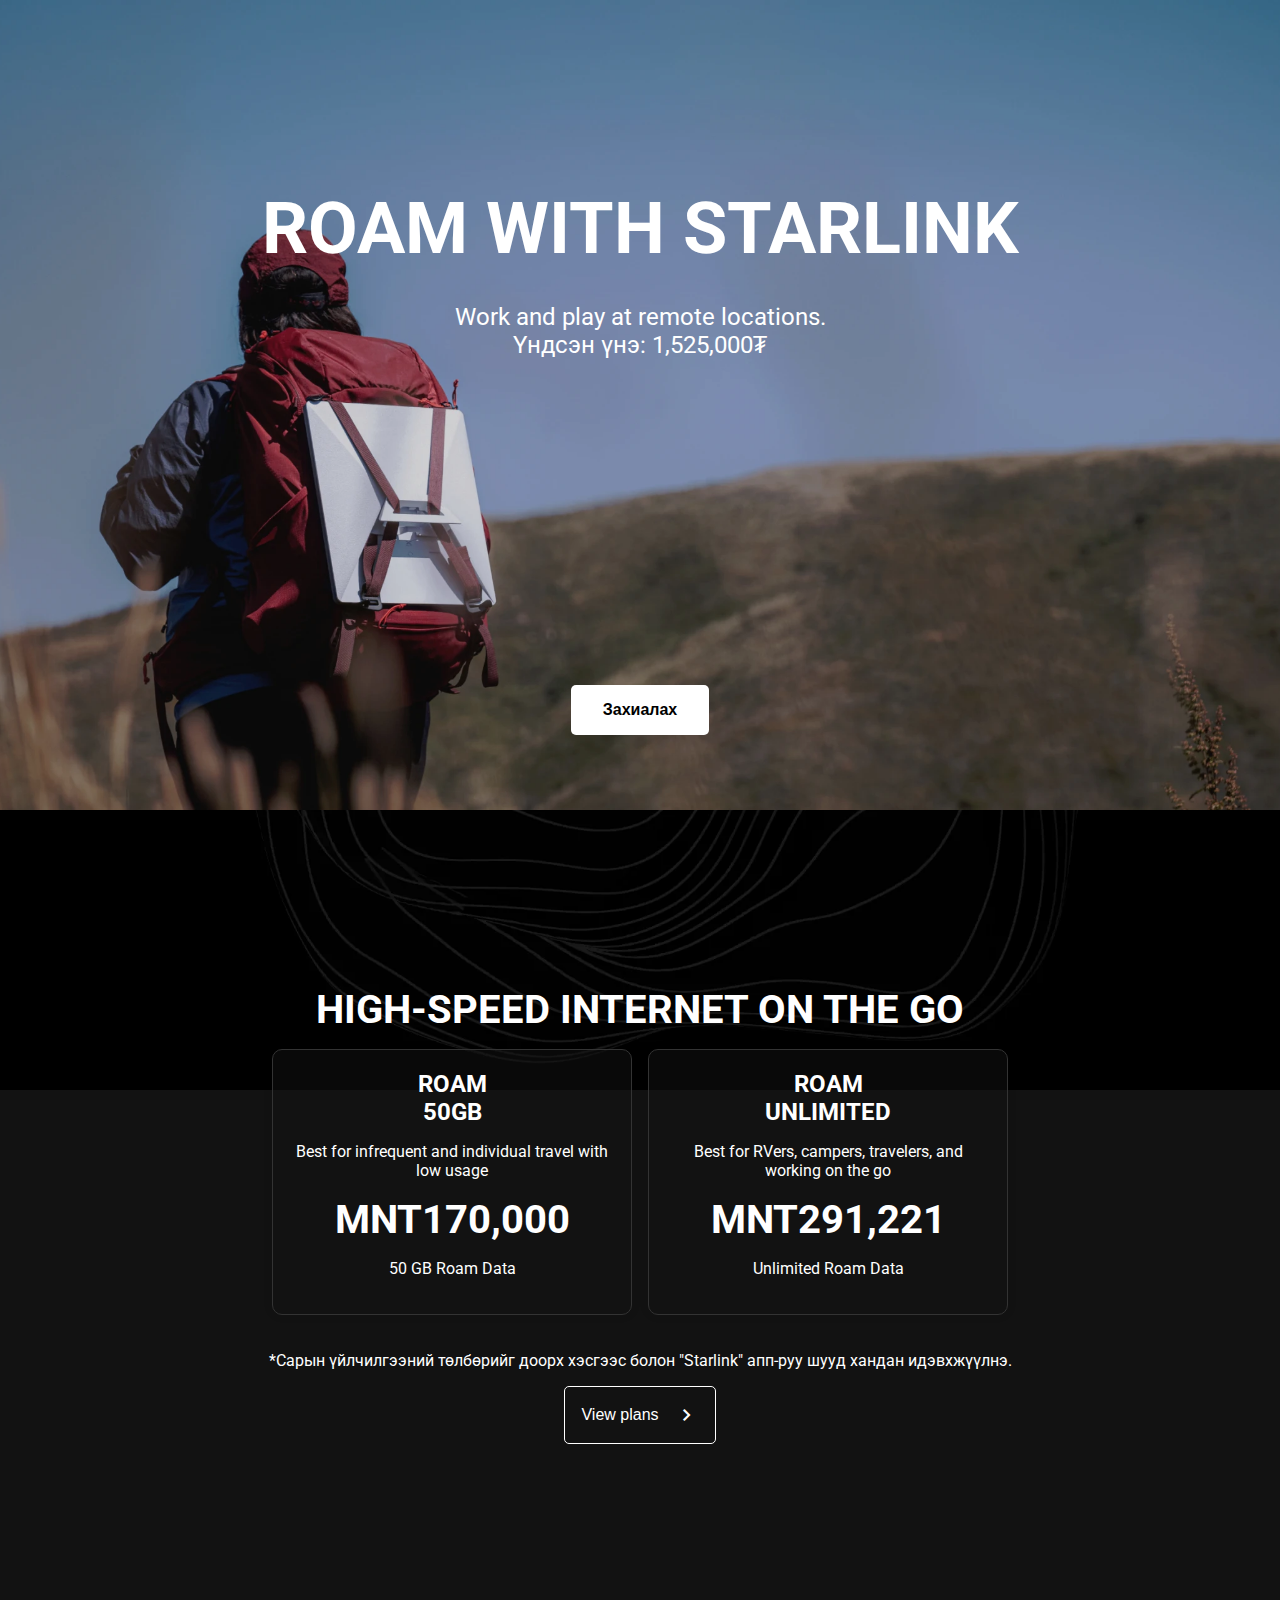
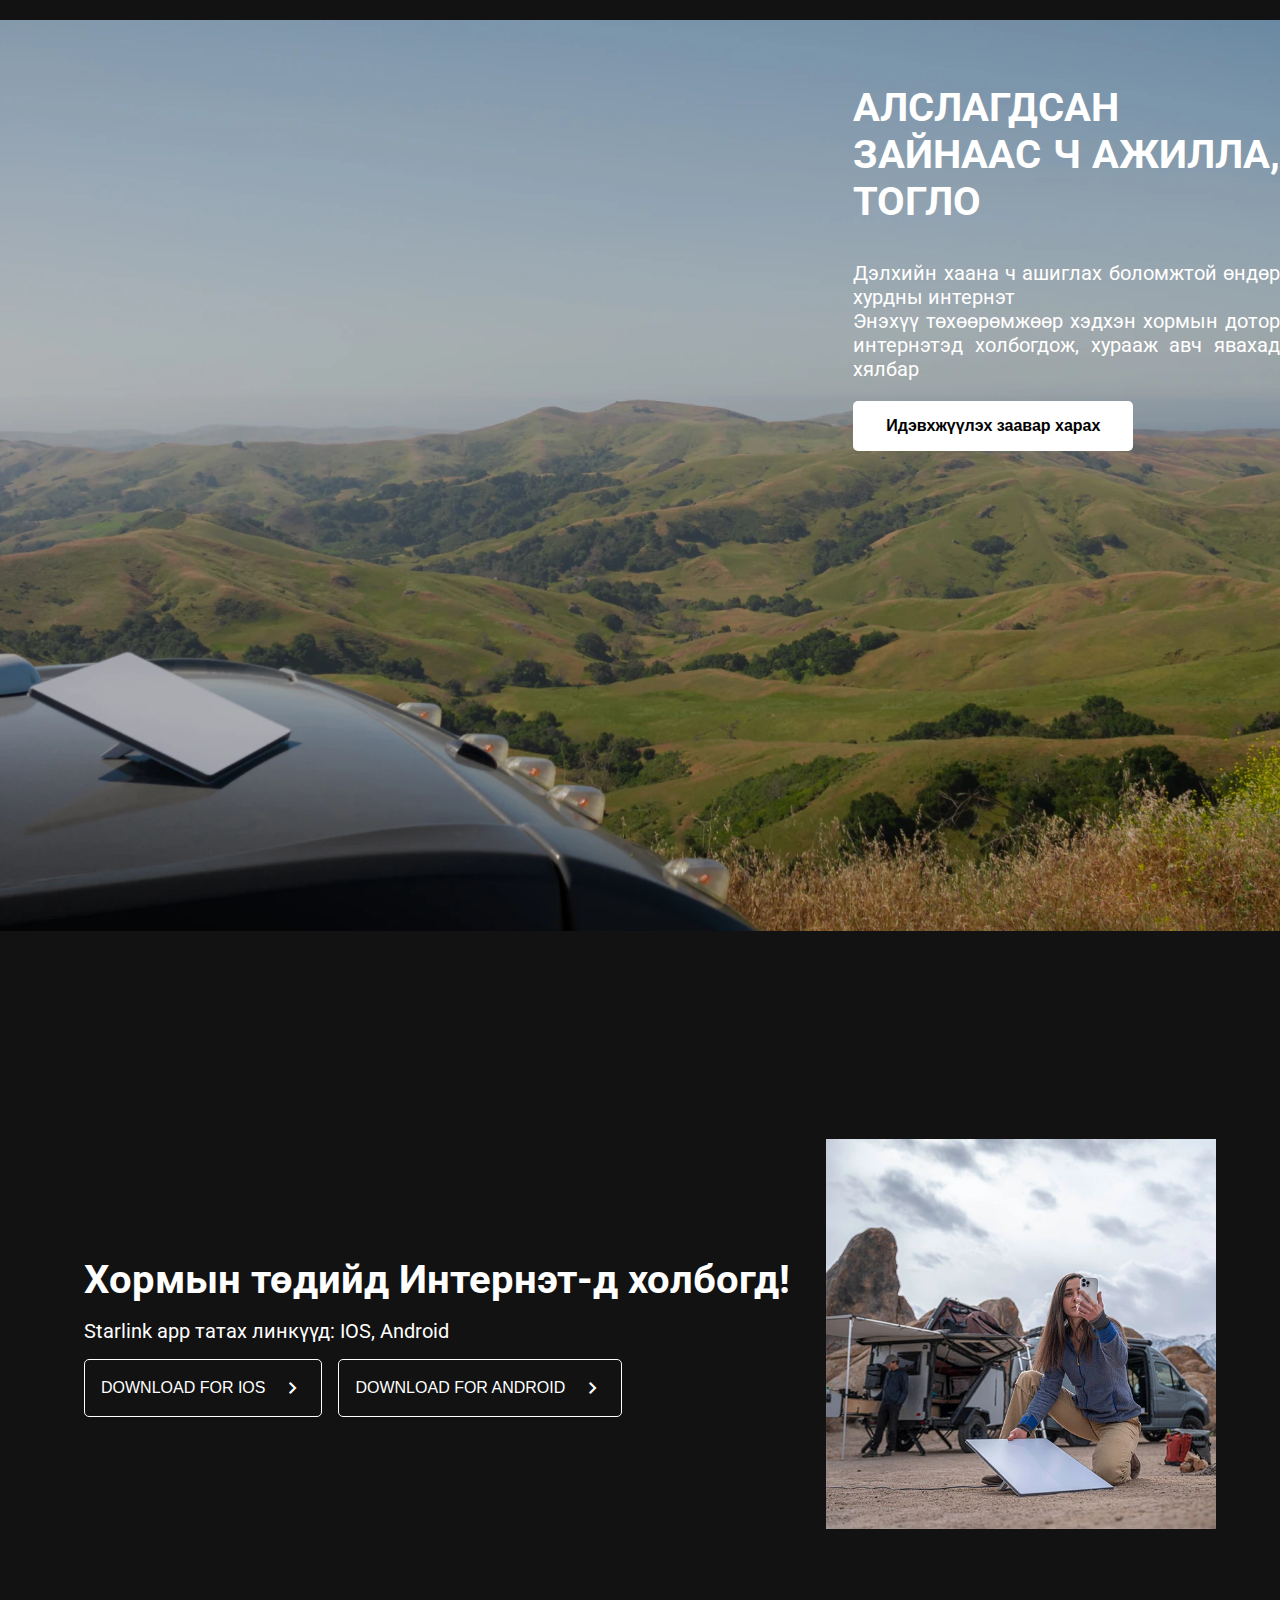
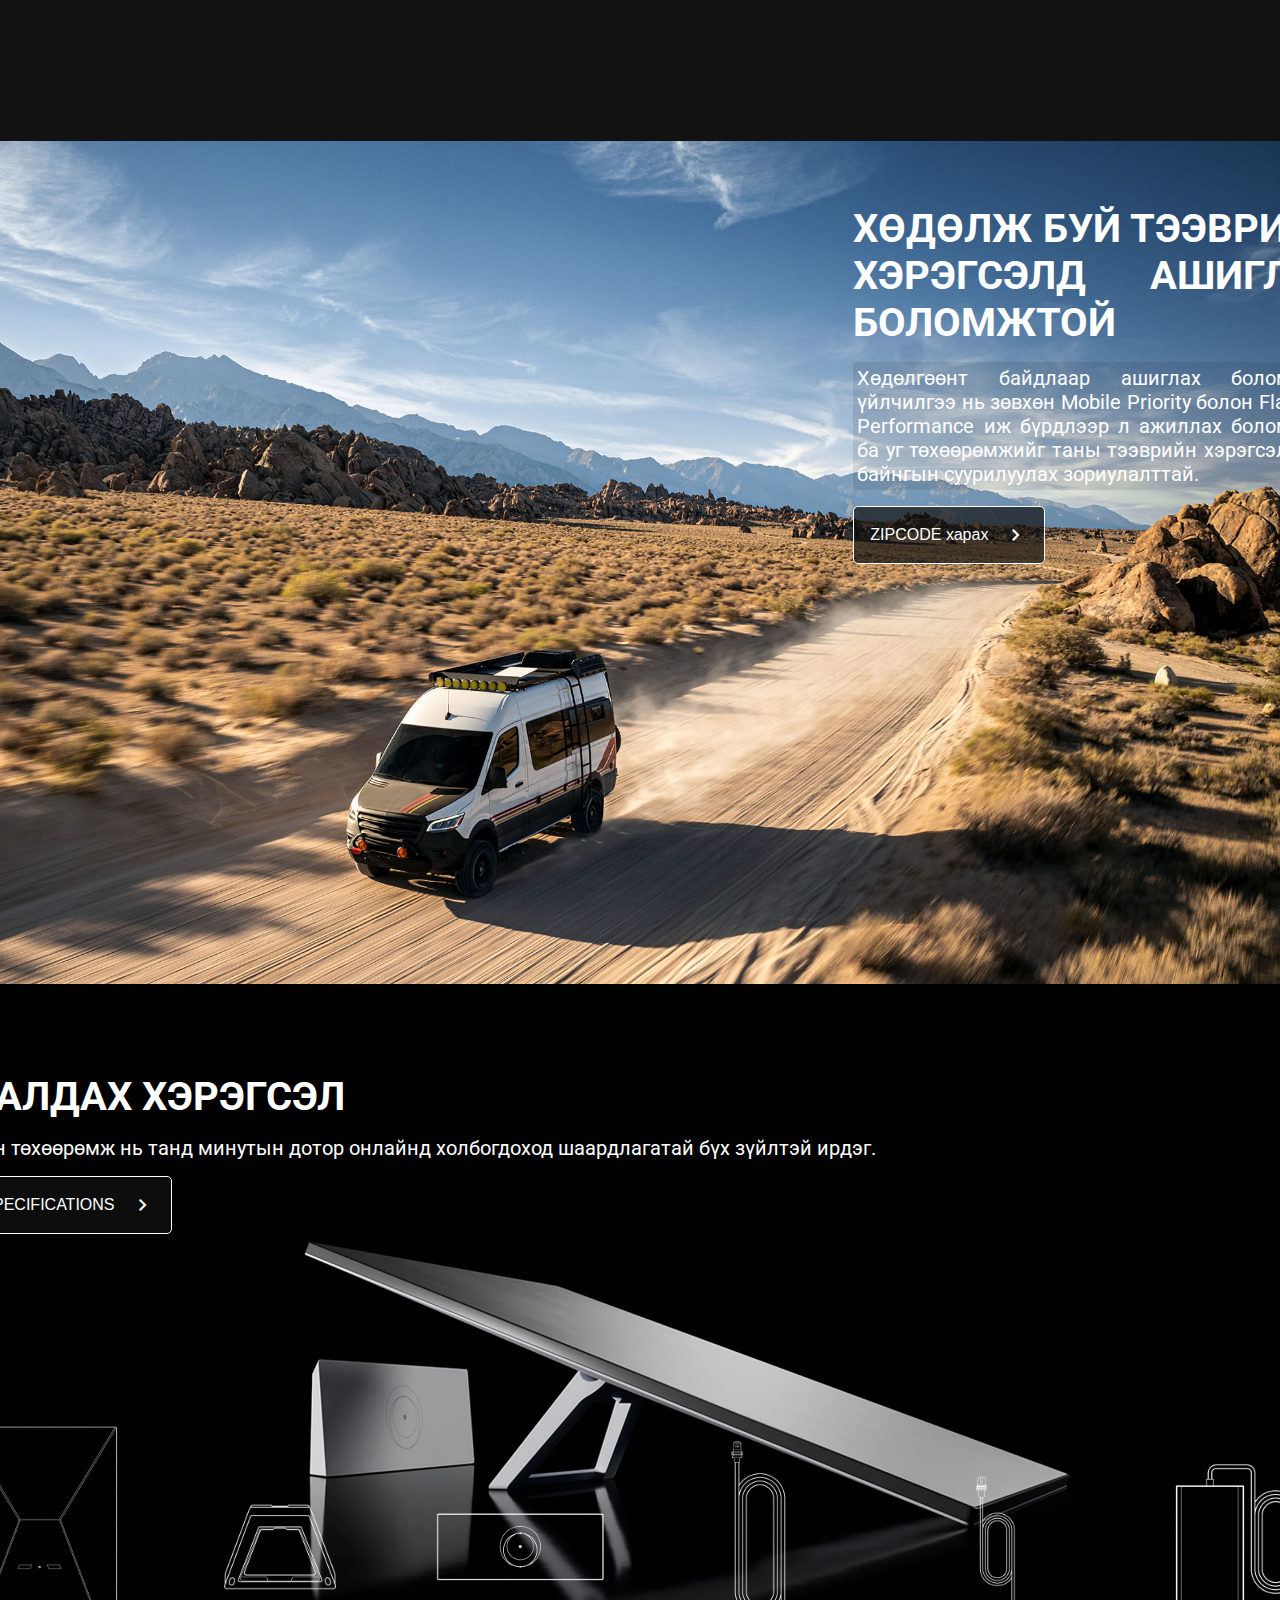
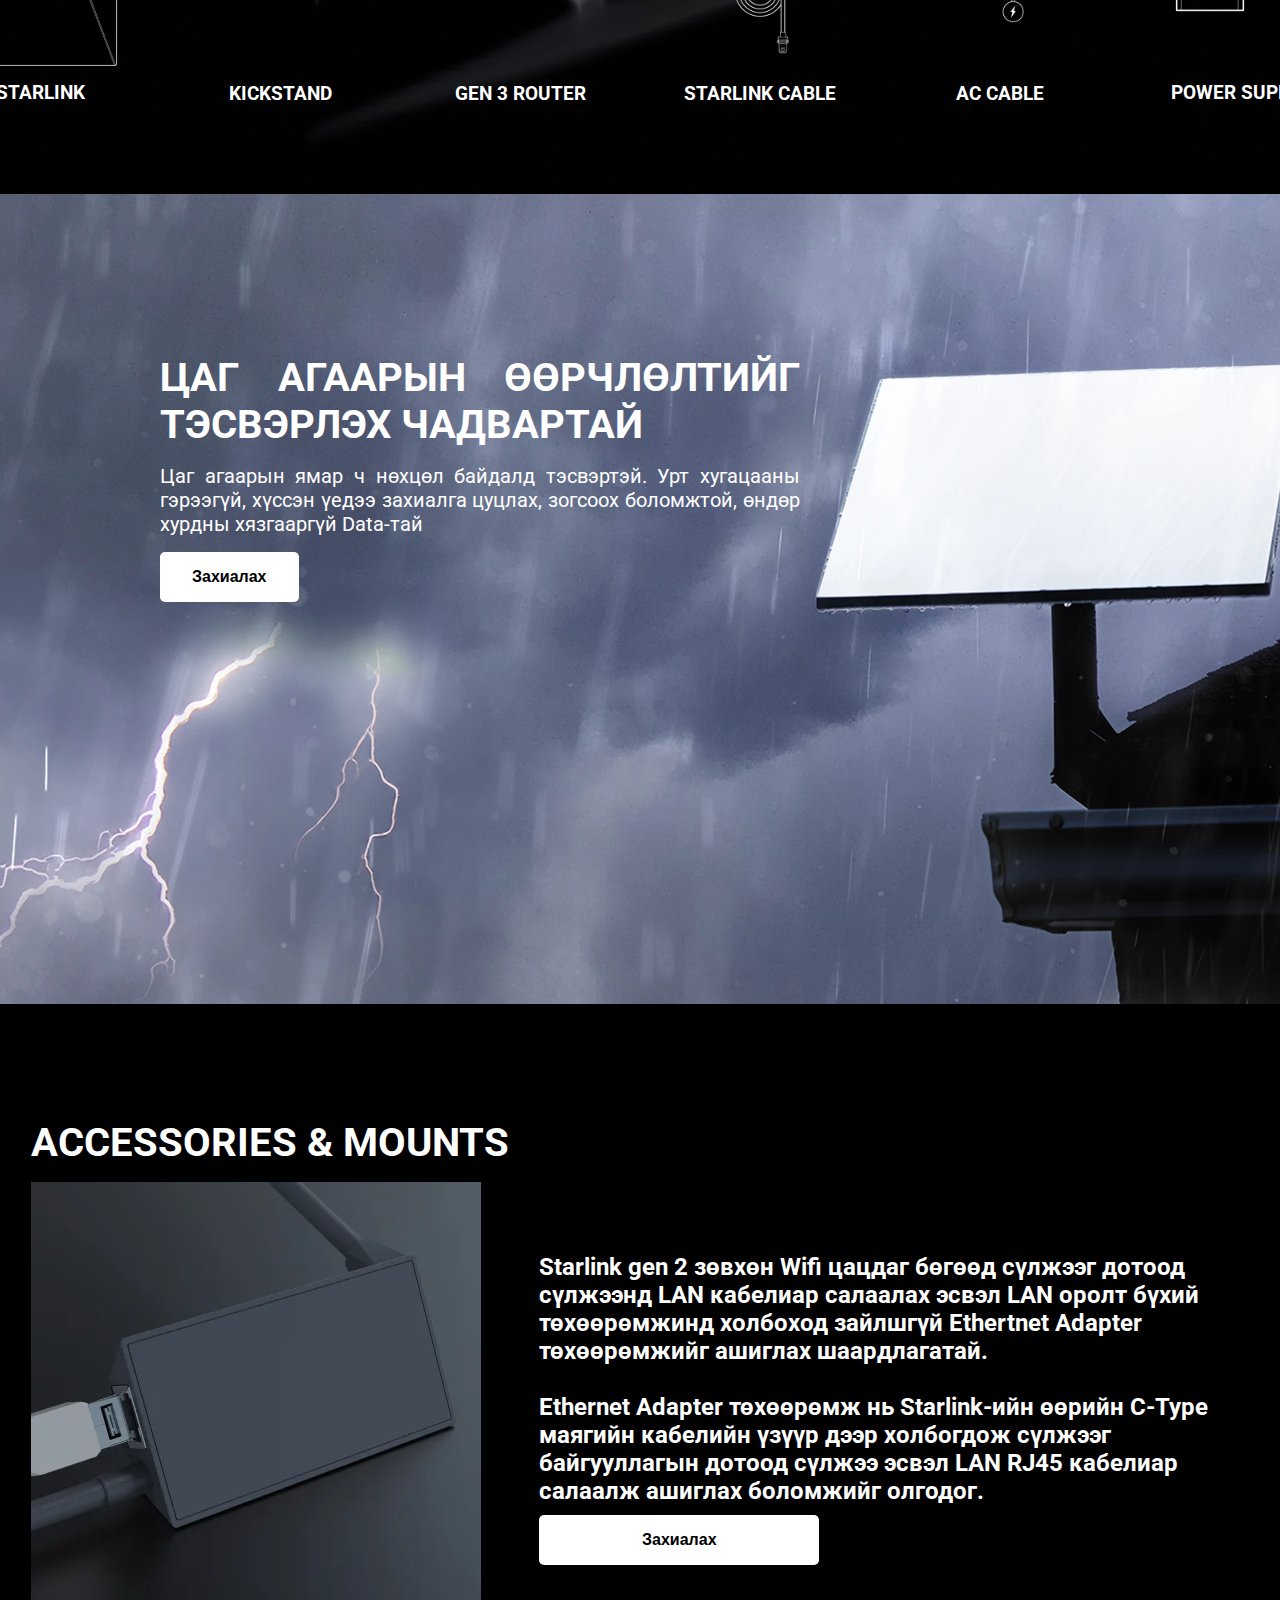
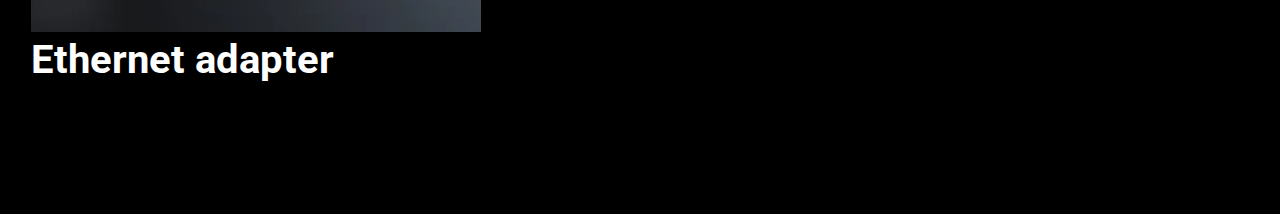
==== index.html @ fb1e67fa "added main path" ====
<!DOCTYPE html>
<html lang="en">
<head>
  <meta charset="UTF-8">
  <meta name="viewport" content="width=device-width, initial-scale=1.0">
    <link rel="preconnect" href="https://fonts.googleapis.com">
    <link rel="preconnect" href="https://fonts.gstatic.com" crossorigin>
    <link href="https://fonts.googleapis.com/css2?family=Inter&family=Montserrat:ital,wght@0,100..900;1,100..900&family=Roboto:ital,wght@0,100;0,300;0,400;0,500;0,700;0,900;1,100;1,300;1,400;1,500;1,700;1,900&display=swap" rel="stylesheet">
    <link rel="stylesheet" href="https://fonts.googleapis.com/css2?family=Material+Symbols+Outlined:opsz,wght,FILL,GRAD@24,400,0,0" />
  <link rel="stylesheet" href="https://cdn.jsdelivr.net/npm/swiper@11/swiper-bundle.min.css" />
  <link rel="stylesheet" href="/style.css"> <!-- This should be the compiled CSS file -->
  <link rel="stylesheet" href="/price_card.css">
  <link rel="stylesheet" href="/accessories.css">
  <link rel="stylesheet" href="/whats_in_the_box.css">
  <link rel="stylesheet" href="/button.css">
  <link rel="stylesheet" href="/navbar.css">
  <title>Starlink</title>
</head>
<body>
  <main class="starlink-container">
    <div class="starlink-illustration-1">
        <section class="starlink-one">
            <div class="starlink-text-container">
                <h1 class="starlink-reveal-text">ROAM WITH STARLINK</h1>
                <p class="starlink-reveal-text">Work and play at remote locations.<br>  Үндсэн үнэ: 1,525,000₮</p>
            </div>
            <div class="starlink-form-container">
                <button class="starlink-primary-button" onclick="window.location.href='https://emartmall.mn/productdetail/2140057847000';">Захиалах</button>
            </div>
        </section>
        <section class="starlink-service-plans">
            <div class="starlink-root-container">
                <div class="starlink-title-container">
                    <h1>HIGH-SPEED INTERNET ON THE GO</h1>
                </div>
                <div class="starlink-service-plan">
                        <div class="starlink-card">
                            <h2 class="starlink-card-title">ROAM
                                <br>    50GB</h2>
                            <p class="starlink-card-subtitle"> Best for infrequent and individual travel with low usage </p>
                            <div class="starlink-price">
                                <h1>MNT170,000</h1>
                                <p>50 GB Roam Data</p>
                            </div>
                        </div>
                        <div class="starlink-card">
                            <h2 class="starlink-card-title">ROAM<br>
UNLIMITED</h2>
                            <p class="starlink-card-subtitle"> Best for RVers, campers, travelers, and working on the go </p>
                            <div class="starlink-price">
                                <h1>MNT291,221</h1>
                                <p>Unlimited Roam Data</p>
                            </div>
                        </div>
                </div>
                <!-- <div class="starlink-title-container">
                    <h1>High performance төхөрөөмжийн үйлчилгээний төлбөр</h1>
                </div>
                <div class="starlink-service-plan">
                        <div class="starlink-card">
                            <h2 class="starlink-card-title">MOBILE PRIORITY 50GB</h2>
                            <p class="starlink-card-subtitle">Best for low-bandwidth applications while in-motion</p>
                            <div class="starlink-price">
                                <h1>MNT935,000</h1>
                                <p>Unlimited Mobile Data inland</p>
                            </div>
                        </div>
                        <div class="starlink-card">
                            <h2 class="starlink-card-title">MOBILE PRIORITY 1TB</h2>
                            <p class="starlink-card-subtitle">Best for critical connectivity applications like emergency response</p>
                            <div class="starlink-price">
                                <h1>MNT3,729,000</h1>
                                <p>Unlimited Mobile Data inland</p>
                            </div>
                        </div>
                        <div class="starlink-card">
                            <h2 class="starlink-card-title">MOBILE PRIORITY 5TB</h2>
                            <p class="starlink-card-subtitle">Best for high-bandwidth and critical connectivity applications like trains or emergency response</p>
                            <div class="starlink-price">
                                <h1>MNT18,645,000</h1>
                                <p>Unlimited Mobile Data inland</p>
                            </div>
                        </div>
                </div> -->
                <p>*Сарын үйлчилгээний төлбөрийг доорх хэсгээс болон "Starlink" апп-руу шууд хандан идэвхжүүлнэ.</p>
                <div class="starlink-link-container">
                    <button class="starlink-secondary-button" onclick="window.location.href='https://www.starlink.com/service-plans';">
                        View plans
                        <span class="material-symbols-outlined">chevron_right</span>
                    </button>
                </div>
            </div>
        </section>
    </div>
    <section class="starlink-two">
        <div class="starlink-text-container-remote">
            <h1>АЛСЛАГДСАН ЗАЙНААС Ч АЖИЛЛА, ТОГЛО</h1>
            <p>Дэлхийн хаана ч ашиглах боломжтой өндөр хурдны интернэт <br> Энэхүү төхөөрөмжөөр хэдхэн хормын дотор интернэтэд холбогдож, хурааж авч явахад хялбар</p>
            <button class="starlink-primary-button" onclick="window.location.href='https://emartmall.mn/info/99';">Идэвхжүүлэх заавар харах</button>
        </div>
    </section>
    <div class="starlink-illustration-2">
        <section class="starlink-three">
                <div class="starlink-text-container-install">
                    <h1>Хормын төдийд Интернэт-д холбогд!</h1>
                    <p>Starlink app татах линкүүд: IOS, Android</p>
                    <div class="starlink-link-container">
                        <button class="starlink-secondary-button" onclick="window.location.href='https://apps.apple.com/us/app/starlink/id1537177988';">
                        DOWNLOAD FOR IOS
                        <span class="material-symbols-outlined">chevron_right</span>
                        </button>
                        <button class="starlink-secondary-button" onclick="window.location.href='https://play.google.com/store/apps/details?id=com.starlink.mobile';">
                        DOWNLOAD FOR ANDROID
                        <span class="material-symbols-outlined">chevron_right</span>
                        </button>
                    </div>
                </div>
                <picture>
                    <source style="width: 100px" srcset="/assets/roam_b_install_m.webp" media="(max-width: 1200px)" />
                    <img src="/assets/roam_b_install_m.webp" alt="roam_a_install_d">
                </picture>
        </section>
    </div>
  
 
        <section class="starlink-four">
            <div class="starlink-text-container-collapse">
                <h1>ХӨДӨЛЖ БУЙ ТЭЭВРИЙН ХЭРЭГСЭЛД АШИГЛАХ БОЛОМЖТОЙ</h1>
                <p>Хөдөлгөөнт байдлаар ашиглах боломжтой үйлчилгээ нь зөвхөн Mobile Priority болон Flat High Performance иж бүрдлээр л ажиллах боломжтой ба уг төхөөрөмжийг таны тээврийн хэрэгсэл дээр байнгын суурилуулах зориулалттай.</p>
                   
                    <button class="starlink-secondary-button" onclick="window.location.href='https://zipcode.mn/zipcode';">
                        ZIPCODE харах
                        <span class="material-symbols-outlined">chevron_right</span>
                    </button>
            </div>
        </section>
     
    <section class="starlink-landmobility">
        <div class="starlink-what-is-section">
            <div class="starlink-what-is">
                <h1>ДАГАЛДАХ ХЭРЭГСЭЛ</h1>
                <p>Starlink-н төхөөрөмж нь танд минутын дотор онлайнд холбогдоход шаардлагатай бүх зүйлтэй ирдэг.</p>
                <button class="starlink-secondary-button" onclick="window.location.href='https://www.starlink.com/specifications?spec=1';">
                    VIEW SPECIFICATIONS
                    <span class="material-symbols-outlined">chevron_right</span>
                </button>
            </div>
            <div class="starlink-card-list">
                <div class="starlink-card-item">
                    <img src="/assets/hardware_standard_dish.webp" alt="hardware_standard_dish.webp">
                    <h3>STARLINK</h3>
                </div>
                <div class="starlink-card-item">
                    <img src="/assets/hardware_standard_kickstand.webp" alt="hardware_standard_kickstand.webp">
                    <h3>KICKSTAND</h3>
                </div>
                <div class="starlink-card-item">
                    <img src="/assets/hardware_standard_router.webp" alt="hardware_standard_router.webp">
                    <h3>GEN 3 ROUTER</h3>
                </div>
         
                <div class="starlink-card-item">
                    <img src="/assets/hardware_standard_starlink_cable_gen3.webp" alt="hardware_standard_starlink_cable_gen3.webp">
                    <h3>STARLINK CABLE</h3>
                </div>
                <div class="starlink-card-item">
                    <img src="/assets/hardware_standard_ac_power_cable.webp" alt="hardware_standard_ac_power_cable.webp">
                    <h3>AC CABLE </h3>
                </div>
                <div class="starlink-card-item">
                    <img src="/assets/hardware_standard_power_supply_unit.webp" alt="hardware_standard_power_supply_unit.webp">
                    <h3>POWER SUPPLY</h3>
                </div>
            </div>
            </div>
    </div>
    </section>
    <section class="starlink-weather-resilient">
      
            <div class="wheather">
                <h1>ЦАГ АГААРЫН ӨӨРЧЛӨЛТИЙГ ТЭСВЭРЛЭХ ЧАДВАРТАЙ</h1>
                <p>Цаг агаарын ямар ч нөхцөл байдалд тэсвэртэй. Урт хугацааны гэрээгүй, хүссэн үедээ захиалга цуцлах, зогсоох боломжтой, өндөр хурдны хязгааргүй Data-тай</p>
                <div class="starlink-form-container">
                    <button class="starlink-primary-button" onclick="window.location.href='https://emartmall.mn/productdetail/2140057847000';">Захиалах</button>
                </div>
            </div>
         
       
    </div>
    </section>
    <div class="starlink-illustration-3">
        <section class="starlink-accessories">
            <div>
                <h1>ACCESSORIES & MOUNTS</h1>
                <picture>
                    <source style="width: 100px" srcset="/assets/accessories_ethernet_adapter.webp" media="(max-width: 1200px)" />
                    <img src="/assets/accessories_ethernet_adapter.webp" alt="landmobility_a_feature2_d">
                </picture>
                <h1>Ethernet adapter</h1>
            </div>
            <div class="starlink-ng-star-inserted">
                <h2>Starlink gen 2 зөвхөн Wifi цацдаг бөгөөд сүлжээг дотоод сүлжээнд LAN кабелиар салаалах эсвэл LAN оролт бүхий төхөөрөмжинд холбоход зайлшгүй Ethertnet Adapter төхөөрөмжийг ашиглах шаардлагатай.<br><br>
                    Ethernet Adapter төхөөрөмж нь Starlink-ийн өөрийн C-Type маягийн кабелийн үзүүр дээр холбогдож сүлжээг байгууллагын дотоод сүлжээ эсвэл LAN RJ45 кабелиар салаалж ашиглах боломжийг олгодог.</h2>
                <button class="starlink-primary-button starlink-overlay-button" onclick="window.location.href='https://emartmall.mn/productdetail/2140056356008';">Захиалах</button>
            </div>
        </section>
       
    </div>
  </main>
</body>
</html>
---- style.css ----
html {
  scroll-behavior: smooth;
}

body {
  font-family: 'Roboto', sans-serif;
  color: white;
  background-color: #121212;
  margin: 0;
  padding: 0;
}

* {
  margin: 0;
  padding: 0;
  box-sizing: border-box;
}

html, body, main {
  width: 100%;
  height: 100%;
}

h1 {
  font-size: 2.5rem;
  margin-bottom: 1rem;
}

p {
  width: 100%;
  margin: 1rem auto;
  font-size: 1.25rem;
}

.starlink-container {
  scroll-behavior: smooth;
}

section {
  min-height: 90vh;
  display: flex;
  flex-direction: column;
  justify-content: center;
  align-items: center;
}

.starlink-card-list {
  display: flex;
}

.starlink-card-item {
  display: flex;
  flex-direction: column;
  gap: 1rem;
  width: 240px;
  text-align: center;
}

.starlink-illustration-1 {
  background-image: url("/assets/roam_illustriation1_d\ \(1\).webp");
  background-attachment: fixed;
  background-repeat: no-repeat;
  background-position: center;
  background-size: cover;
}

.starlink-illustration-2 {
  background-image: url("/assets/roam_illustriation2_d.webp");
  background-attachment: fixed;
}

.starlink-illustration-4 {
  background-color: black;
  background-image: url("/assets/landmobility_illustriation2_d.webp");
  background-attachment: fixed;
  background-size: 50%;
  background-position: right;
  background-repeat: no-repeat;
}

.starlink-one {
  background-image: url('../assets//roam_c_hero_d.webp');
  background-size: cover;
  background-position: center;

  .starlink-text-container {
    display: flex;
    flex-direction: column;
    height: 50vh;
    justify-content: center;
    text-align: center;
    align-items: center;

    h1 {
      font-size: 4.5rem;
    }

    p {
      font-size: 1.5rem;
    }
  }
  
  .starlink-form-container {
    display: flex;
    flex-direction: column;
    justify-content: flex-end;
    align-items: center;
    padding: 0 20px 20px;
    height: 250px;
    width: 640px;
  }
}

.starlink-two {
  display: grid;
  grid-template-columns: repeat(3, minmax(400px, 1fr));
  background-image: url('../assets/roam_c_feature5_d.webp');
  background-size: cover;
  background-position: center;
  
  .starlink-text-container-remote {
    grid-area: 1 / 3 / span 1 / span 1;
    display: grid;
    grid-template-columns: repeat(1, minmax(300px, 1fr));
    grid-gap: 4px;
    width: 480px;
    max-width: 100%;
    margin-top: 4rem;
    margin-right: 4rem;
    margin-bottom: 480px;
    text-align: justify;
  }

  @media (max-width: 1200px) {
    .starlink-text-container-remote {
      width: 300px;
    };
  }
}

.starlink-three {
  display: flex;
  flex-direction: row;
  margin-left: 4rem;
  margin-right: 4rem;
  .starlink-text-container-install {
      text-align: start;
      width: 100%;
      padding: 20px;
  }

  picture, img, source {
    max-width: 100%;
    height: auto;
  }
}


.starlink-four {
  display: grid;
  grid-template-columns: repeat(3, minmax(400px, 1fr));
  background-image: url('../assets/roam_collapse_d.jpg');
  background-size: cover;
  background-position: center;

  .starlink-text-container-collapse {
    grid-area: 1 / 3 / span 1 / span 1;
    /* display: grid; */
    grid-template-columns: repeat(1, minmax(300px, 1fr));
    grid-gap: 4px;
    width:490px;
    max-width: auto;
    margin-top: 4rem; 
 
    
    margin-right: 4rem; 
        margin-bottom: 420px; 
text-align: justify;
  }

  @media (max-width: 1200px) {
    .starlink-text-container-collapse {
      width: 300px;
    }
  }

  p {
    background-color: rgba(18, 18, 18, 0.1);
    padding: 4px;
    border-radius: 4px;
  }
}

.starlink-seven {
  display: flex;
  flex-direction: row;
  justify-content: space-evenly;

  .starlink-ng-star-inserted {
      /* width: 100%; */
      max-width: 710px;
      display: flex;
      flex-direction: column;
      justify-content: center;
  }
}

.starlink-eight {
  display: flex;
  justify-content: flex-end;
  align-items: stretch;
  background-image: url('../assets/landmobility_a_weather_d.webp');
  background-size: cover;
  background-position: center;

  .starlink-text-container-ng {
    max-width: 680px;
    margin: 120px 4rem;
    padding: 0 20px;
    justify-content: flex-end;
    margin-right: auto;
  }
}

.starlink-nine {
  display: flex;
  flex-direction: column;
  align-items: center;
}

.starlink-nine-img-container {
  display: flex;
  justify-content: space-between;
  gap: 1rem;
  margin: 1rem;
}

.starlink-img-wrapper {
  position: relative;
  overflow: hidden;
}

.starlink-img-wrapper img {
  max-width: 100%;
  height: 380px;
  transition: transform 0.3s ease;
}

.starlink-img-wrapper img:hover {
  transform: scale(1.1);
}

.starlink-overlay {
  position: absolute;
  top: 10px;
  left: 10px;
  display: flex;
  flex-direction: column;
  align-items: flex-start;
  color: white;
}

.starlink-overlay-title {
  margin: 0;
  padding: 5px 10px;
  background-color: rgba(0, 0, 0, 0.3);
  font-size: 1.2rem;
}

.starlink-overlay-button {
  margin-top: 10px;
  padding: 10px 20px;
  border: none;
  cursor: pointer;
  background-color: rgba(0, 0, 0, 0.7);
  color: white;
  transition: background-color 0.5s ease;
}

.starlink-overlay-button:hover {
  background-color: rgba(0, 0, 0, 0.7);
}

@media (max-width: 1200px) {
  h1 {
    font-size: 1.5rem;
  }
  h2 {
    font-size: 1rem;
  }
  .starlink-two {
    grid-template-columns: repeat(2, minmax(300px, 3fr));
  }
  .starlink-three {
    margin: 0;
  }
  .starlink-four {
    grid-template-columns: repeat(2, minmax(300px, 3fr));
  }
}

@media (max-width: 800px) {
  
  .starlink-content-container-install {
    display: flex;
    flex-direction: column;
    align-items: center;
    padding: 0;
    width: 95%;
  }
  .starlink-text-container-remote {
    grid-area: unset;
    margin: 0 auto;
  }
  .starlink-text-container-collapse {
    grid-area: unset;
    margin: 0 auto;
  }
  .starlink-text-container {
    margin-bottom: 8rem;
    padding: 12px
  }
  .starlink-one {
    background-image: url("/assets/landmobility_a_hero_m.webp");
  }
  .starlink-two {
    grid-template-columns: repeat(1, minmax(160px, 3fr));
    background-image: url('/assets/roam_a_feature1_m.webp');
    background-position: center;
    background-size: cover;
  }
  .starlink-three {
    display: flex;
    flex-direction: column;
  }
  .starlink-four {
    grid-template-columns: repeat(1, minmax(160px, 3fr));
    background-image: url('/assets/landmobility_a_feature1_m.webp');
    background-size: cover;
  }
  .starlink-seven {
    display: flex;
    flex-direction: column;
  }
  .starlink-card-list {
    display: flex;
    flex-direction: row;
    gap: 1rem;
    width: auto;
  }
  .starlink-card-item {
    display: flex;
    flex-direction: column;
    gap: 1rem;
    width: 80px;
    text-align: center;
    font-size: 8px;
  }
  
  .starlink-what-is-section{
    display: flex;
    flex-direction: column;
    gap:12rem; 
    width: 10px; 
    
}

}
---- price_card.css ----
body {
    position: relative;
    height: 100%;
  }

.starlink-root-container {
    display: flex;
    flex-direction: column;
    align-items: center;
    margin: 1rem;

    p {
        font-size: 1rem;
        text-align: center;
    }

    .starlink-service-plan {
        display: flex;
        gap: 1rem;
        user-select: none;

        .starlink-card {
            display: flex;
            flex-direction: column;
            align-items: center;
            text-align: center;
            gap: auto;
            width: 360px;
            background-color: rgba(18, 18, 18, 0.5);
            border: 1px solid #333;
            border-radius: 10px;
            box-shadow: 0px 0px 10px rgba(0, 0, 0, 0.1);
            padding: 20px;
            margin-bottom: 20px;

            .card-subtitle {
                margin-bottom: 2rem;
            }
        }

        @media (max-width: 1200px) {
            display: flex;
            flex-direction: column;
        }
    }

    .swiper {
        width: 100%;
        height: 100%;
    }
    
    .starlink-cta-container {
        display: flex;
    }
}
---- accessories.css ----
.custom-next, .custom-prev {
    color: #fff;
    margin-top: 1rem;
}

.starlink-illustration-3 {
    background-color: black;
    background-image: url("/assets/roam_illustriation3_d.webp");
    background-attachment: fixed;
    background-position: right;
    background-size: contain;
    background-repeat: no-repeat;
}

.starlink-accessories {
    display: flex;
    flex-direction: row;
    justify-content: space-evenly;

    .starlink-ng-star-inserted {
        width: 100%;
        max-width: 710px;
        display: flex;
        flex-direction: column;
        justify-content: start;
    }
}

.starlink-card-list-1 {
    display: flex;
    justify-content: center;
    align-items: center;
    flex-wrap: wrap;
    gap: 1rem;
    text-align: center;
}

.starlink-card-container {
    display: flex;
    align-items: center;
    justify-content: center;
    gap: 1rem;
}

.starlink-card-item-1 {
    display: flex;
    flex-direction: column;
    gap: 8px;
    max-width: 280px;
}

.starlink-text-container-2 {
    text-align: center;
}

.swiper {
    display: flex;
    flex-direction: column;
    gap: 2rem;
    padding-top: 50px;
    padding-bottom: 50px;

    h2 {
        font-weight: 100;
    }

    p {
        color: #fff;
    }

    @media (max-width: 1400px) {
        margin: 1rem;
    }
  }

@media (max-width: 1200px) {
    .starlink-card-item-1 {
        display: flex;
        flex-direction: column;
        gap: 8px;
        max-width: 200px;
    }
}

@media (max-width: 800px) {
    .starlink-card-list-1 {
        display: flex;
        justify-content: center;
        align-items: start;
    }

    .starlink-card-container {
        display: flex;
        flex-direction: column;
    }

    .starlink-card-item-1 {
        display: flex;
        flex-direction: column;
        gap: 8px;
        height: 200px;
        max-width: 140px;
    }

    .starlink-accessories {
        display: flex;
        flex-direction: column;

        .starlink-ng-star-inserted {
            margin-left: 2rem;
        }
    }
}
---- whats_in_the_box.css ----
.starlink-custom-next-1, .starlink-custom-prev-1 {
    color: #fff;
    margin-top: 10rem;
  }

.starlink-five {
    display: flex;
    flex-direction: row;
    background-image: url('../assets/roam_a_hardware_d.webp');
    background-size: cover;
    background-position: center;
}

.starlink-landmobility {
    display: flex;
    flex-direction: row;
    background-image: url('../assets/roam_b_hardware_d.webp');
    background-size: cover;
    background-position: center;
}
.starlink-weather-resilient {

    display: flex;
    flex-direction: row;
    background-image: url('../assets/roam_b_weather_d.webp');
    background-size: cover;
    background-position: center;
    padding: 10rem;
    justify-content: flex-start; 
    align-items: flex-start; 
    .wheather{
     width: 40rem;
     text-align: justify;
    }

}

.starlink-text-container-1 {
    display: flex;
    flex-direction: column;
    align-items: center;
    text-align: center;
    margin-bottom: 10rem;
    width: auto;
    margin-left: 80px;
}

.starlink-item {
    text-align: center;
}
.starlink-what-is-section{
    display: flex;
    flex-direction: column;
    gap:12rem;
    width: auto;
    p{
        font-size: 1.25rem;
    }
    h1{
        font-size: 2.5rem;
    }
    
}
.starlink-weather-section{
    display: flex;
    flex-direction: column;
    padding: 0%;
    justify-items: safe;
    width: auto;
}

@media (max-width: 800px) {
  
  .starlink-weather-resilient {
    display: flex;
    flex-direction: row;
    background-image: url('../assets/roam_b_weather_d.webp');
    background-size: cover;
    background-position: center;
    padding: 1rem;
    padding-top:5rem;
    justify-content: flex-start; /* Зүүн талд байрлуулах */
    align-items: flex-start;  
  
  }
  .starlink-what-is-section{
    display: flex;
    flex-direction: column;
 

    width:auto;
    
}
  }
---- button.css ----
.starlink-primary-button {
    padding: 1rem 2rem;
    font-size: 1rem;
    font-weight:bold;
    color: black;
    background-color: white;
    border: none;
    border-radius: 5px;
    cursor: pointer;
    transition: background-color 0.5s ease-in-out, transform 0.3s ease-in-out;
    max-width: 280px;
  
    &:hover {
      background-color: #ffa500;
    }
  
    &:active {
      transform: scale(0.95);
    }
  }
  
  .starlink-link-container {
    display: flex;
    justify-content: start;
    gap: 1rem;
  }
  
  .starlink-secondary-button {
    display: flex;
    align-items: center;
    gap: 1rem;
    max-width: 18rem;
    padding: 1rem;
    font-size: 1rem;
    font-weight:normal;
    color: #fff;
    background-color: rgba(18, 18, 18, 0.7);
    border: 1px solid #fff;
    border-radius: 5px;
    cursor: pointer;
    transition: color 0.3s ease-in-out, background-color 0.3s ease-in-out;
  
    &:hover {
      color: white;
      background-color: rgba(18, 18, 18, 18);
    }
  
    &:active {
      transform: scale(0.95);
    }
  }
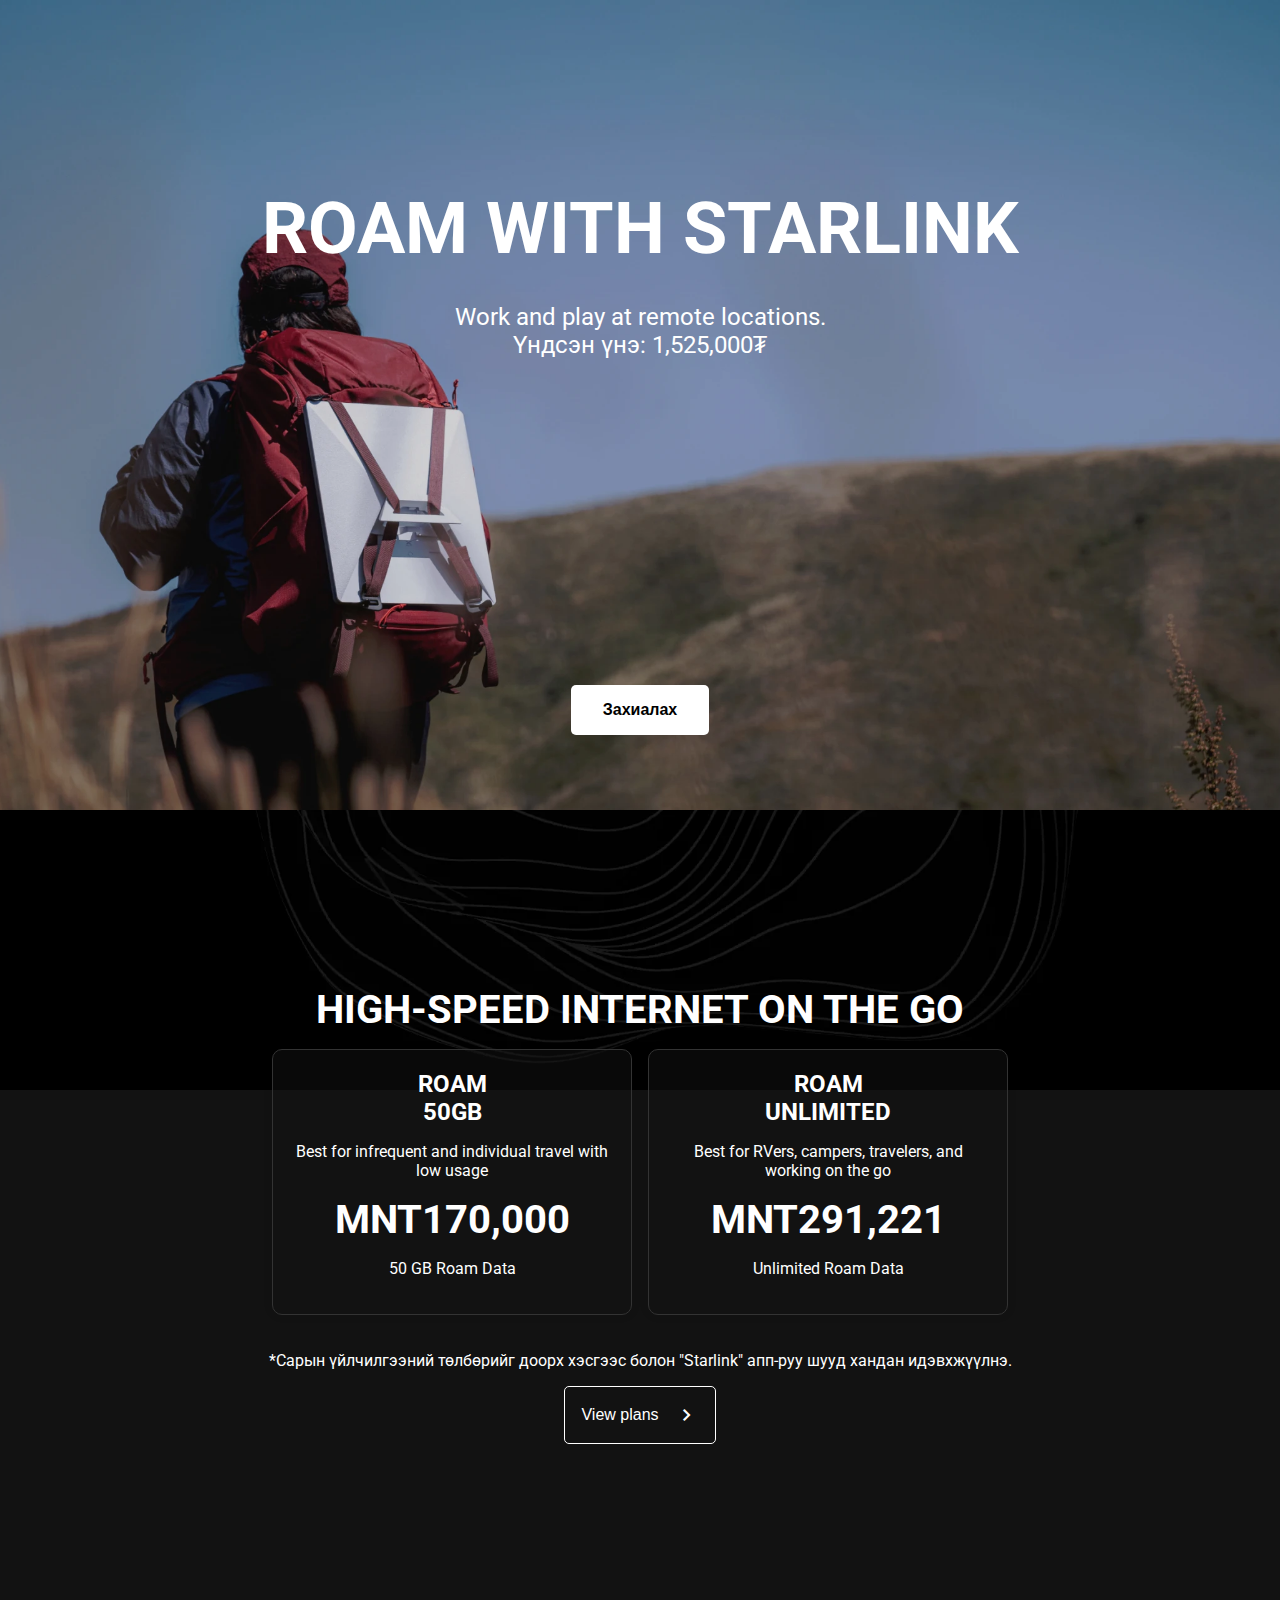
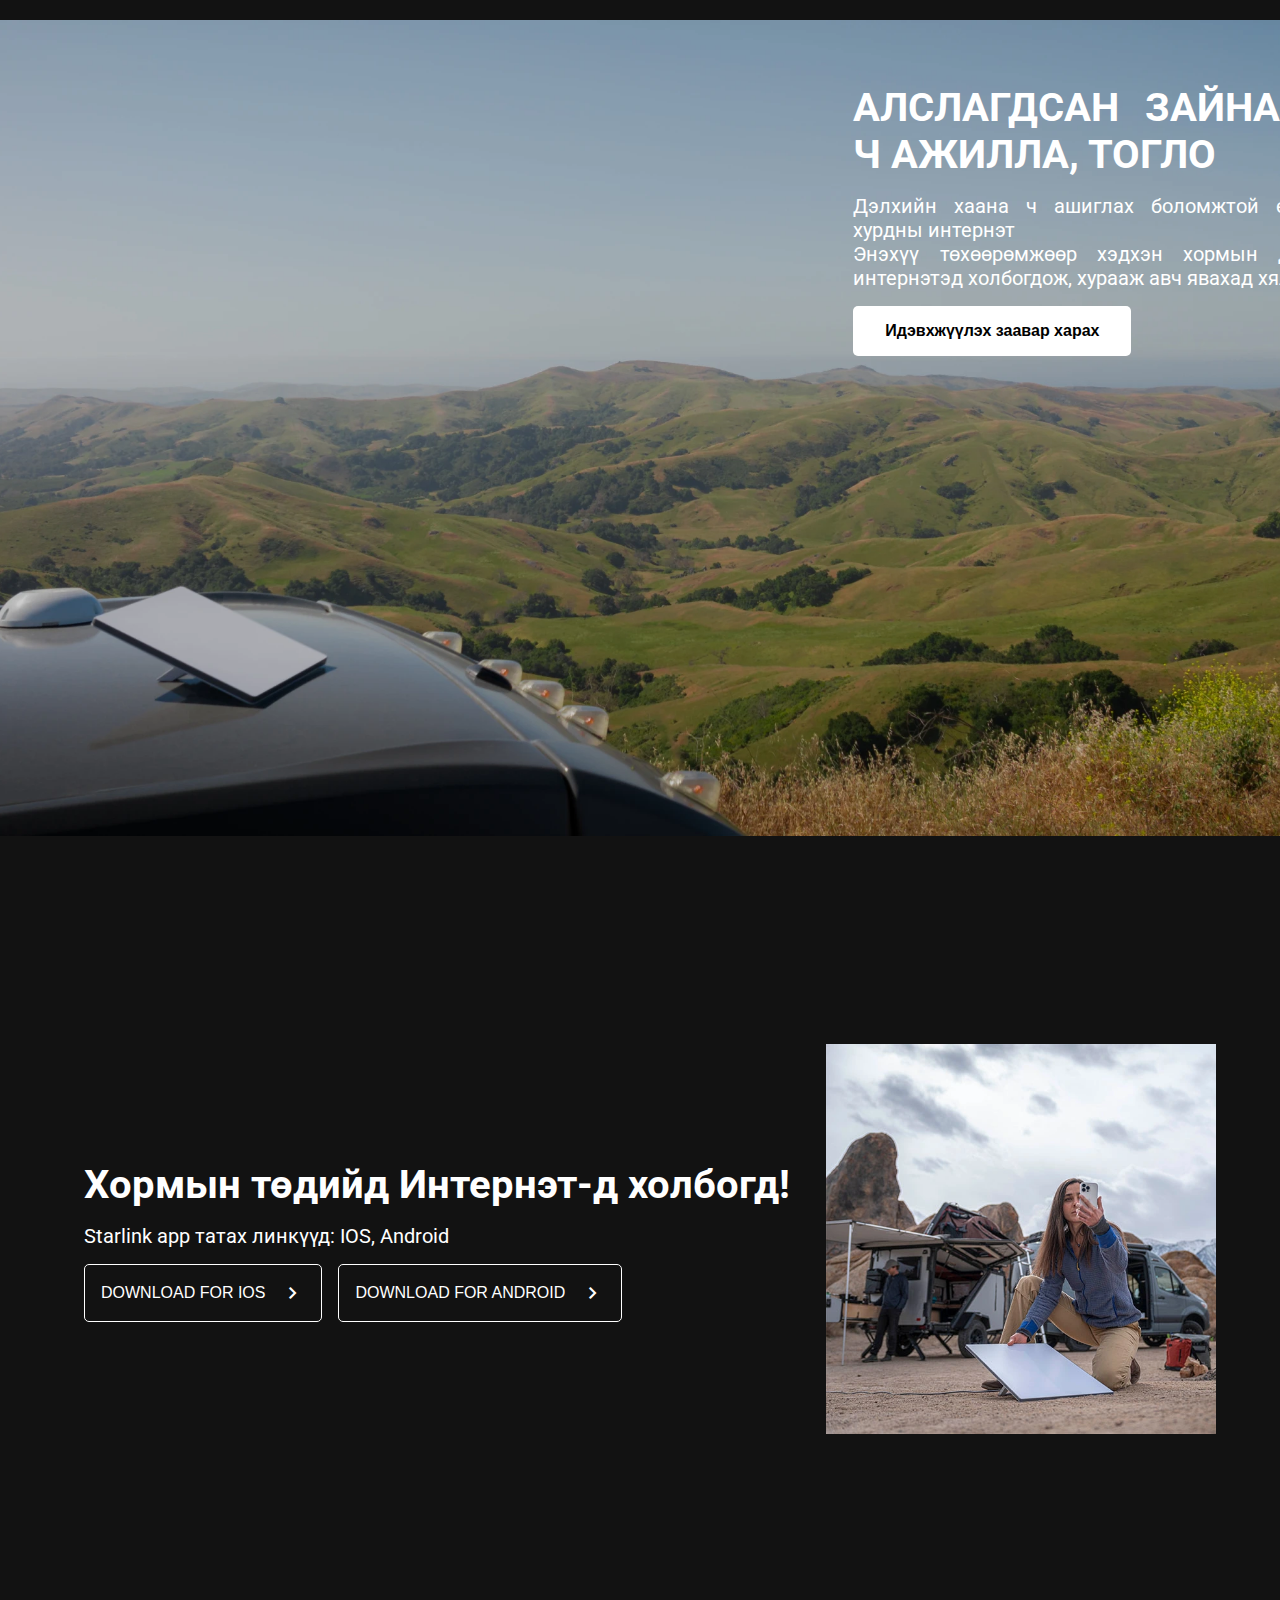
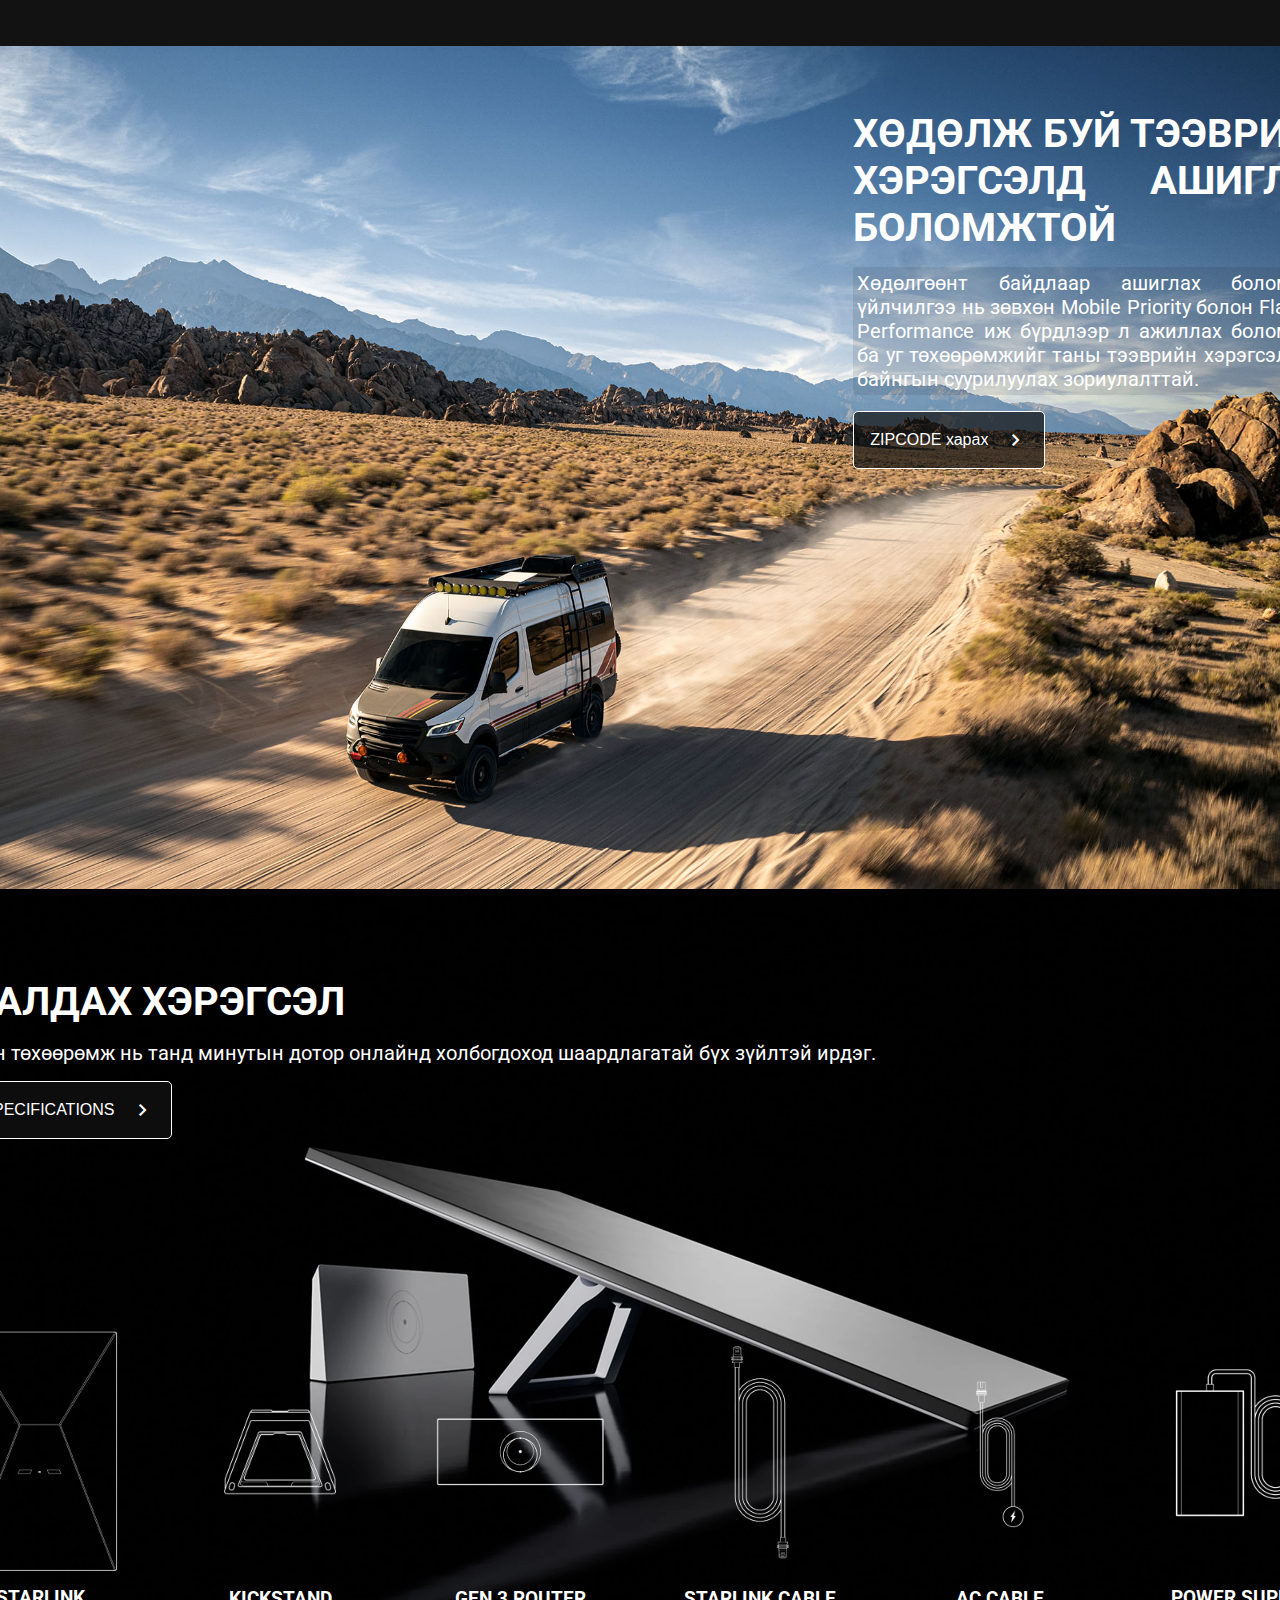
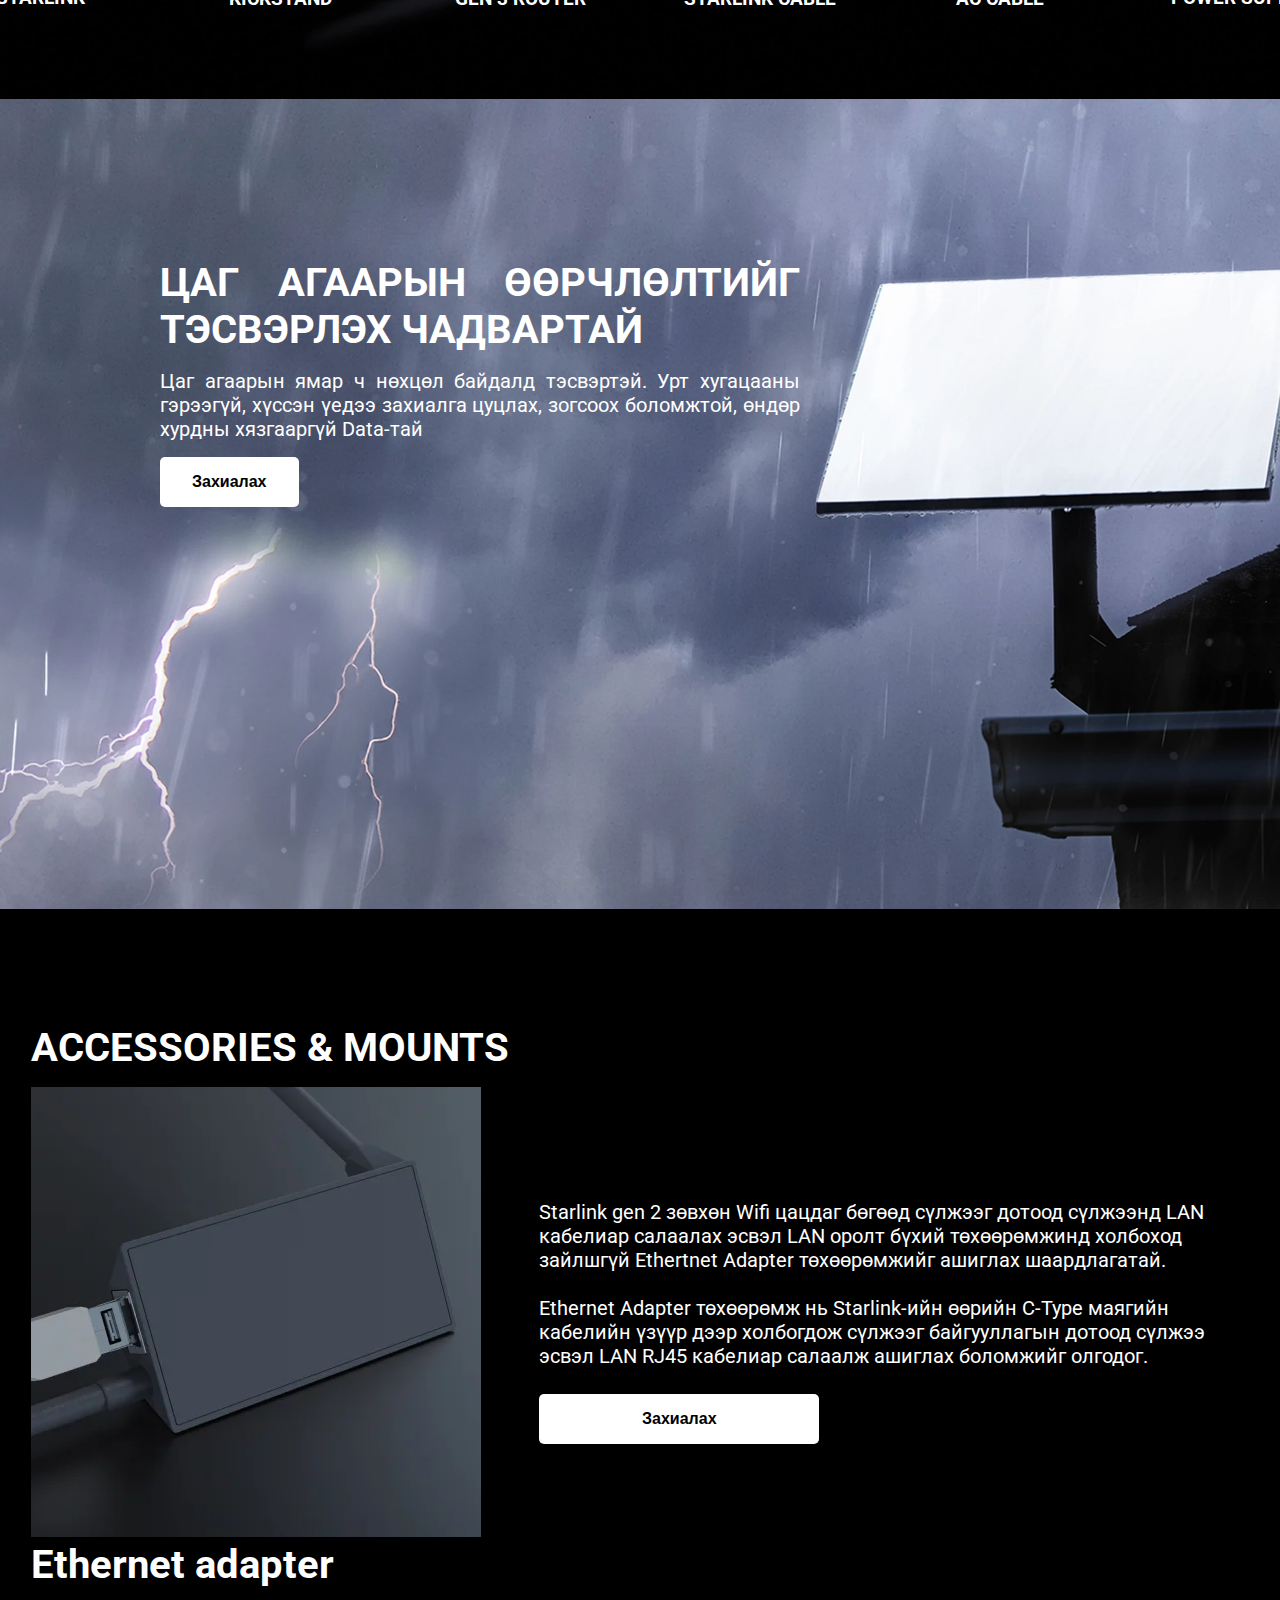
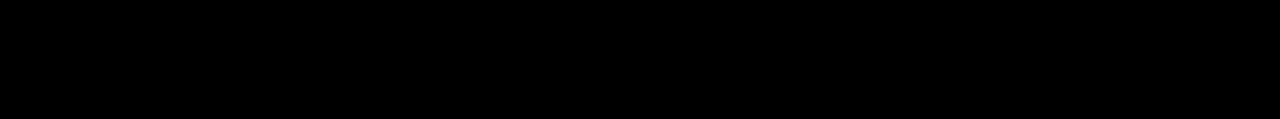
==== commit 81b2d979: "added" ====
--- a/index.html
+++ b/index.html
@@ -116,8 +116,8 @@
                     </div>
                 </div>
                 <picture>
-                    <source style="width: 100px" srcset="/assets/roam_b_install_m.webp" media="(max-width: 1200px)" />
-                    <img src="/assets/roam_b_install_m.webp" alt="roam_a_install_d">
+                    <source style="width: 100px" srcset="/image/roam_b_install_m.webp" media="(max-width: 1200px)" />
+                    <img src="/image/roam_b_install_m.webp" alt="roam_a_install_d">
                 </picture>
         </section>
     </div>
@@ -147,28 +147,28 @@
             </div>
             <div class="starlink-card-list">
                 <div class="starlink-card-item">
-                    <img src="/assets/hardware_standard_dish.webp" alt="hardware_standard_dish.webp">
+                    <img src="/image/hardware_standard_dish.webp" alt="hardware_standard_dish.webp">
                     <h3>STARLINK</h3>
                 </div>
                 <div class="starlink-card-item">
-                    <img src="/assets/hardware_standard_kickstand.webp" alt="hardware_standard_kickstand.webp">
+                    <img src="/image/hardware_standard_kickstand.webp" alt="hardware_standard_kickstand.webp">
                     <h3>KICKSTAND</h3>
                 </div>
                 <div class="starlink-card-item">
-                    <img src="/assets/hardware_standard_router.webp" alt="hardware_standard_router.webp">
+                    <img src="/image/hardware_standard_router.webp" alt="hardware_standard_router.webp">
                     <h3>GEN 3 ROUTER</h3>
                 </div>
          
                 <div class="starlink-card-item">
-                    <img src="/assets/hardware_standard_starlink_cable_gen3.webp" alt="hardware_standard_starlink_cable_gen3.webp">
+                    <img src="/image/hardware_standard_starlink_cable_gen3.webp" alt="hardware_standard_starlink_cable_gen3.webp">
                     <h3>STARLINK CABLE</h3>
                 </div>
                 <div class="starlink-card-item">
-                    <img src="/assets/hardware_standard_ac_power_cable.webp" alt="hardware_standard_ac_power_cable.webp">
+                    <img src="/image/hardware_standard_ac_power_cable.webp" alt="hardware_standard_ac_power_cable.webp">
                     <h3>AC CABLE </h3>
                 </div>
                 <div class="starlink-card-item">
-                    <img src="/assets/hardware_standard_power_supply_unit.webp" alt="hardware_standard_power_supply_unit.webp">
+                    <img src="/image/hardware_standard_power_supply_unit.webp" alt="hardware_standard_power_supply_unit.webp">
                     <h3>POWER SUPPLY</h3>
                 </div>
             </div>
@@ -193,14 +193,15 @@
             <div>
                 <h1>ACCESSORIES & MOUNTS</h1>
                 <picture>
-                    <source style="width: 100px" srcset="/assets/accessories_ethernet_adapter.webp" media="(max-width: 1200px)" />
-                    <img src="/assets/accessories_ethernet_adapter.webp" alt="landmobility_a_feature2_d">
+                    <source style="width: 100px" srcset="/image/accessories_ethernet_adapter.webp" media="(max-width: 1200px)" />
+                    <img src="/image/accessories_ethernet_adapter.webp" alt="landmobility_a_feature2_d">
                 </picture>
                 <h1>Ethernet adapter</h1>
             </div>
             <div class="starlink-ng-star-inserted">
-                <h2>Starlink gen 2 зөвхөн Wifi цацдаг бөгөөд сүлжээг дотоод сүлжээнд LAN кабелиар салаалах эсвэл LAN оролт бүхий төхөөрөмжинд холбоход зайлшгүй Ethertnet Adapter төхөөрөмжийг ашиглах шаардлагатай.<br><br>
-                    Ethernet Adapter төхөөрөмж нь Starlink-ийн өөрийн C-Type маягийн кабелийн үзүүр дээр холбогдож сүлжээг байгууллагын дотоод сүлжээ эсвэл LAN RJ45 кабелиар салаалж ашиглах боломжийг олгодог.</h2>
+                <p>Starlink gen 2 зөвхөн Wifi цацдаг бөгөөд сүлжээг дотоод сүлжээнд LAN кабелиар салаалах эсвэл LAN оролт бүхий төхөөрөмжинд холбоход зайлшгүй Ethertnet Adapter төхөөрөмжийг ашиглах шаардлагатай.<br><br>
+                    Ethernet Adapter төхөөрөмж нь Starlink-ийн өөрийн C-Type маягийн кабелийн үзүүр дээр холбогдож сүлжээг байгууллагын дотоод сүлжээ эсвэл LAN RJ45 кабелиар салаалж ашиглах боломжийг олгодог.</p>
+              
                 <button class="starlink-primary-button starlink-overlay-button" onclick="window.location.href='https://emartmall.mn/productdetail/2140056356008';">Захиалах</button>
             </div>
         </section>
--- a/style.css
+++ b/style.css
@@ -17,7 +17,7 @@
 }
 
 html, body, main {
-  width: 100%;
+  width: auto;
   height: 100%;
 }
 
@@ -57,7 +57,7 @@
 }
 
 .starlink-illustration-1 {
-  background-image: url("/assets/roam_illustriation1_d\ \(1\).webp");
+  background-image: url("/image/roam_illustriation1_d\ \(1\).webp");
   background-attachment: fixed;
   background-repeat: no-repeat;
   background-position: center;
@@ -65,13 +65,13 @@
 }
 
 .starlink-illustration-2 {
-  background-image: url("/assets/roam_illustriation2_d.webp");
+  background-image: url("/image/roam_illustriation2_d.webp");
   background-attachment: fixed;
 }
 
 .starlink-illustration-4 {
   background-color: black;
-  background-image: url("/assets/landmobility_illustriation2_d.webp");
+  background-image: url("/image/landmobility_illustriation2_d.webp");
   background-attachment: fixed;
   background-size: 50%;
   background-position: right;
@@ -79,7 +79,7 @@
 }
 
 .starlink-one {
-  background-image: url('../assets//roam_c_hero_d.webp');
+  background-image: url('../image//roam_c_hero_d.webp');
   background-size: cover;
   background-position: center;
 
@@ -114,17 +114,17 @@
 .starlink-two {
   display: grid;
   grid-template-columns: repeat(3, minmax(400px, 1fr));
-  background-image: url('../assets/roam_c_feature5_d.webp');
+  background-image: url('../image/roam_c_feature5_d.webp');
   background-size: cover;
   background-position: center;
   
   .starlink-text-container-remote {
     grid-area: 1 / 3 / span 1 / span 1;
-    display: grid;
+    /* display: grid; */
     grid-template-columns: repeat(1, minmax(300px, 1fr));
     grid-gap: 4px;
     width: 480px;
-    max-width: 100%;
+    /* max-width: 30%; */
     margin-top: 4rem;
     margin-right: 4rem;
     margin-bottom: 480px;
@@ -159,7 +159,7 @@
 .starlink-four {
   display: grid;
   grid-template-columns: repeat(3, minmax(400px, 1fr));
-  background-image: url('../assets/roam_collapse_d.jpg');
+  background-image: url('../image/roam_collapse_d.jpg');
   background-size: cover;
   background-position: center;
 
@@ -209,7 +209,7 @@
   display: flex;
   justify-content: flex-end;
   align-items: stretch;
-  background-image: url('../assets/landmobility_a_weather_d.webp');
+  background-image: url('../image/landmobility_a_weather_d.webp');
   background-size: cover;
   background-position: center;
 
@@ -311,6 +311,7 @@
   .starlink-text-container-remote {
     grid-area: unset;
     margin: 0 auto;
+ 
   }
   .starlink-text-container-collapse {
     grid-area: unset;
@@ -321,11 +322,11 @@
     padding: 12px
   }
   .starlink-one {
-    background-image: url("/assets/landmobility_a_hero_m.webp");
+    background-image: url("/image/landmobility_a_hero_m.webp");
   }
   .starlink-two {
     grid-template-columns: repeat(1, minmax(160px, 3fr));
-    background-image: url('/assets/roam_a_feature1_m.webp');
+    background-image: url('/image/roam_a_feature1_m.webp');
     background-position: center;
     background-size: cover;
   }
@@ -335,7 +336,7 @@
   }
   .starlink-four {
     grid-template-columns: repeat(1, minmax(160px, 3fr));
-    background-image: url('/assets/landmobility_a_feature1_m.webp');
+    background-image: url('/image/landmobility_a_feature1_m.webp');
     background-size: cover;
   }
   .starlink-seven {
@@ -364,5 +365,9 @@
     width: 10px; 
     
 }
-
-}
+h2{
+  font-size: 0.5rem;
+  
+}
+
+}
--- a/whats_in_the_box.css
+++ b/whats_in_the_box.css
@@ -6,7 +6,7 @@
 .starlink-five {
     display: flex;
     flex-direction: row;
-    background-image: url('../assets/roam_a_hardware_d.webp');
+    background-image: url('/image/roam_a_hardware_d.webp');
     background-size: cover;
     background-position: center;
 }
@@ -14,7 +14,7 @@
 .starlink-landmobility {
     display: flex;
     flex-direction: row;
-    background-image: url('../assets/roam_b_hardware_d.webp');
+    background-image: url('/image/roam_b_hardware_d.webp');
     background-size: cover;
     background-position: center;
 }
@@ -22,7 +22,7 @@
 
     display: flex;
     flex-direction: row;
-    background-image: url('../assets/roam_b_weather_d.webp');
+    background-image: url('/image/roam_b_weather_d.webp');
     background-size: cover;
     background-position: center;
     padding: 10rem;
@@ -74,7 +74,7 @@
   .starlink-weather-resilient {
     display: flex;
     flex-direction: row;
-    background-image: url('../assets/roam_b_weather_d.webp');
+    background-image: url('/image/roam_b_weather_d.webp');
     background-size: cover;
     background-position: center;
     padding: 1rem;
@@ -91,5 +91,6 @@
     width:auto;
     
 }
+
   }
   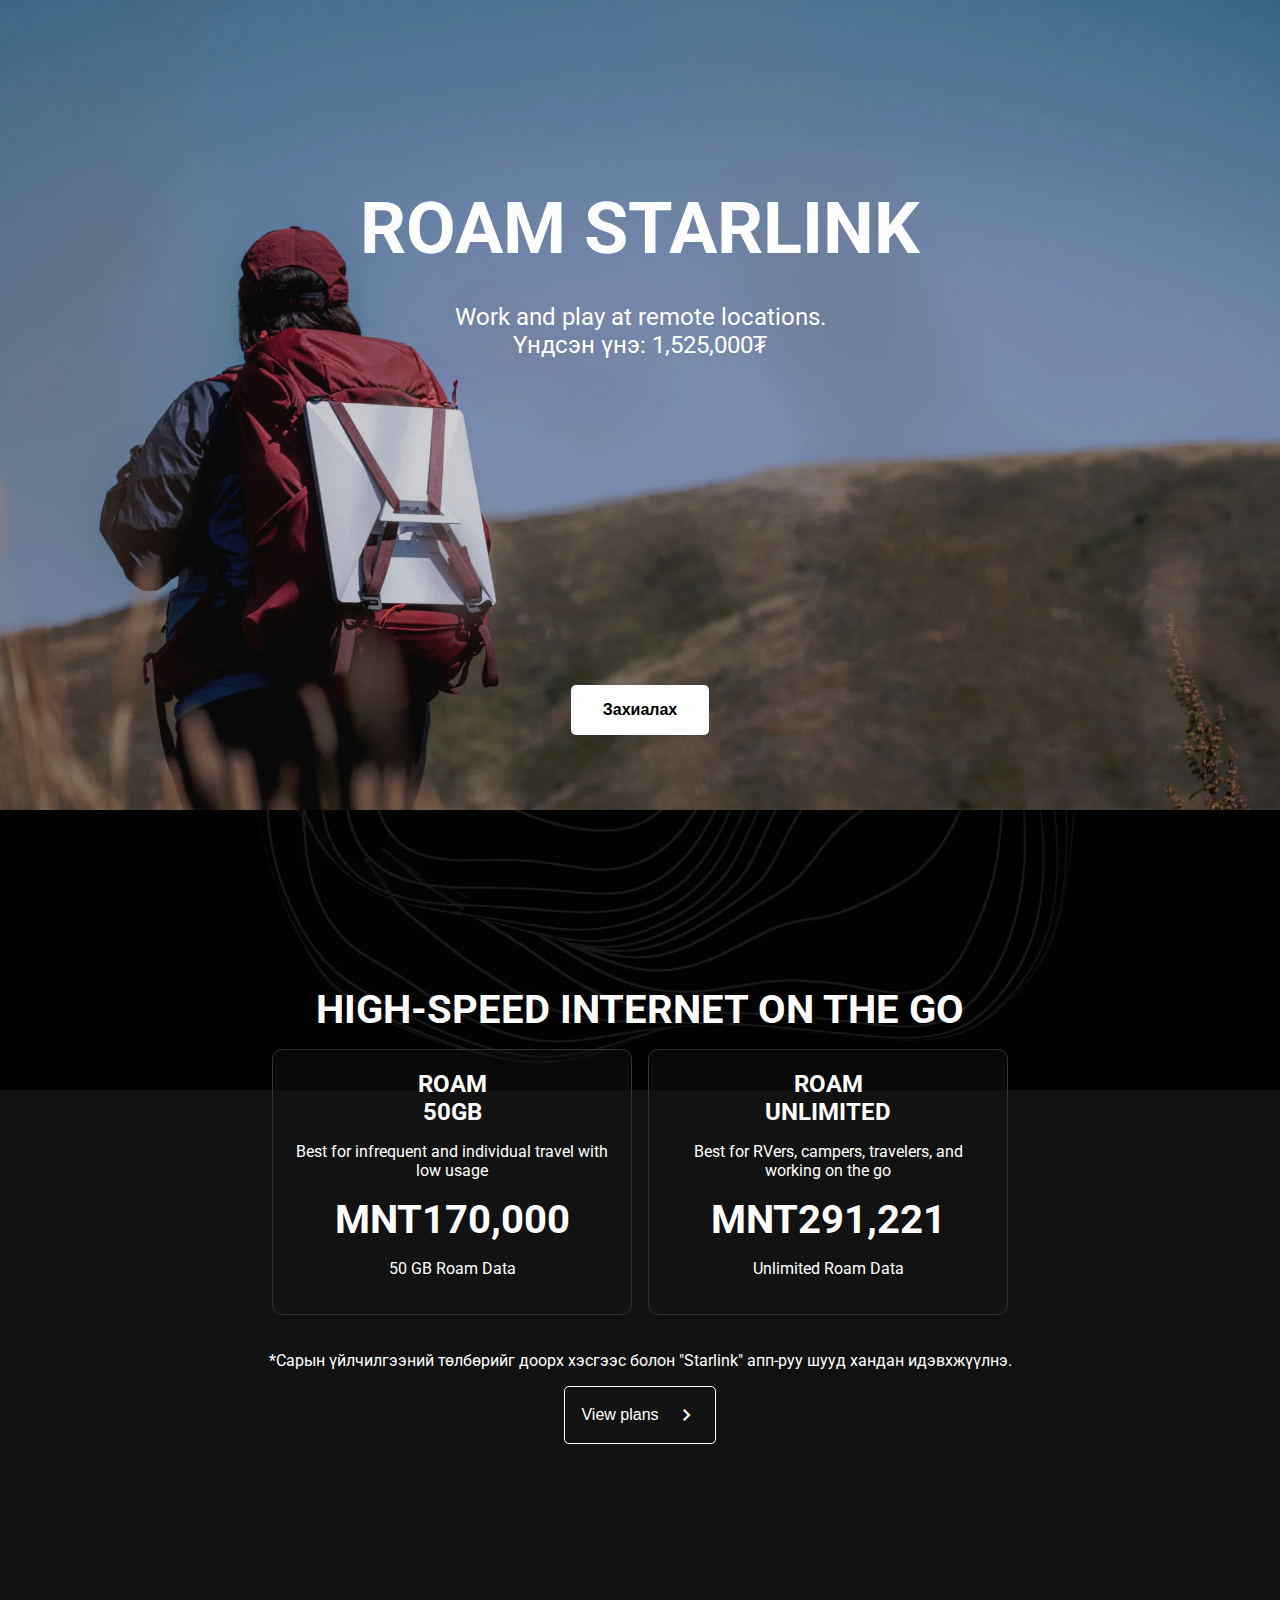
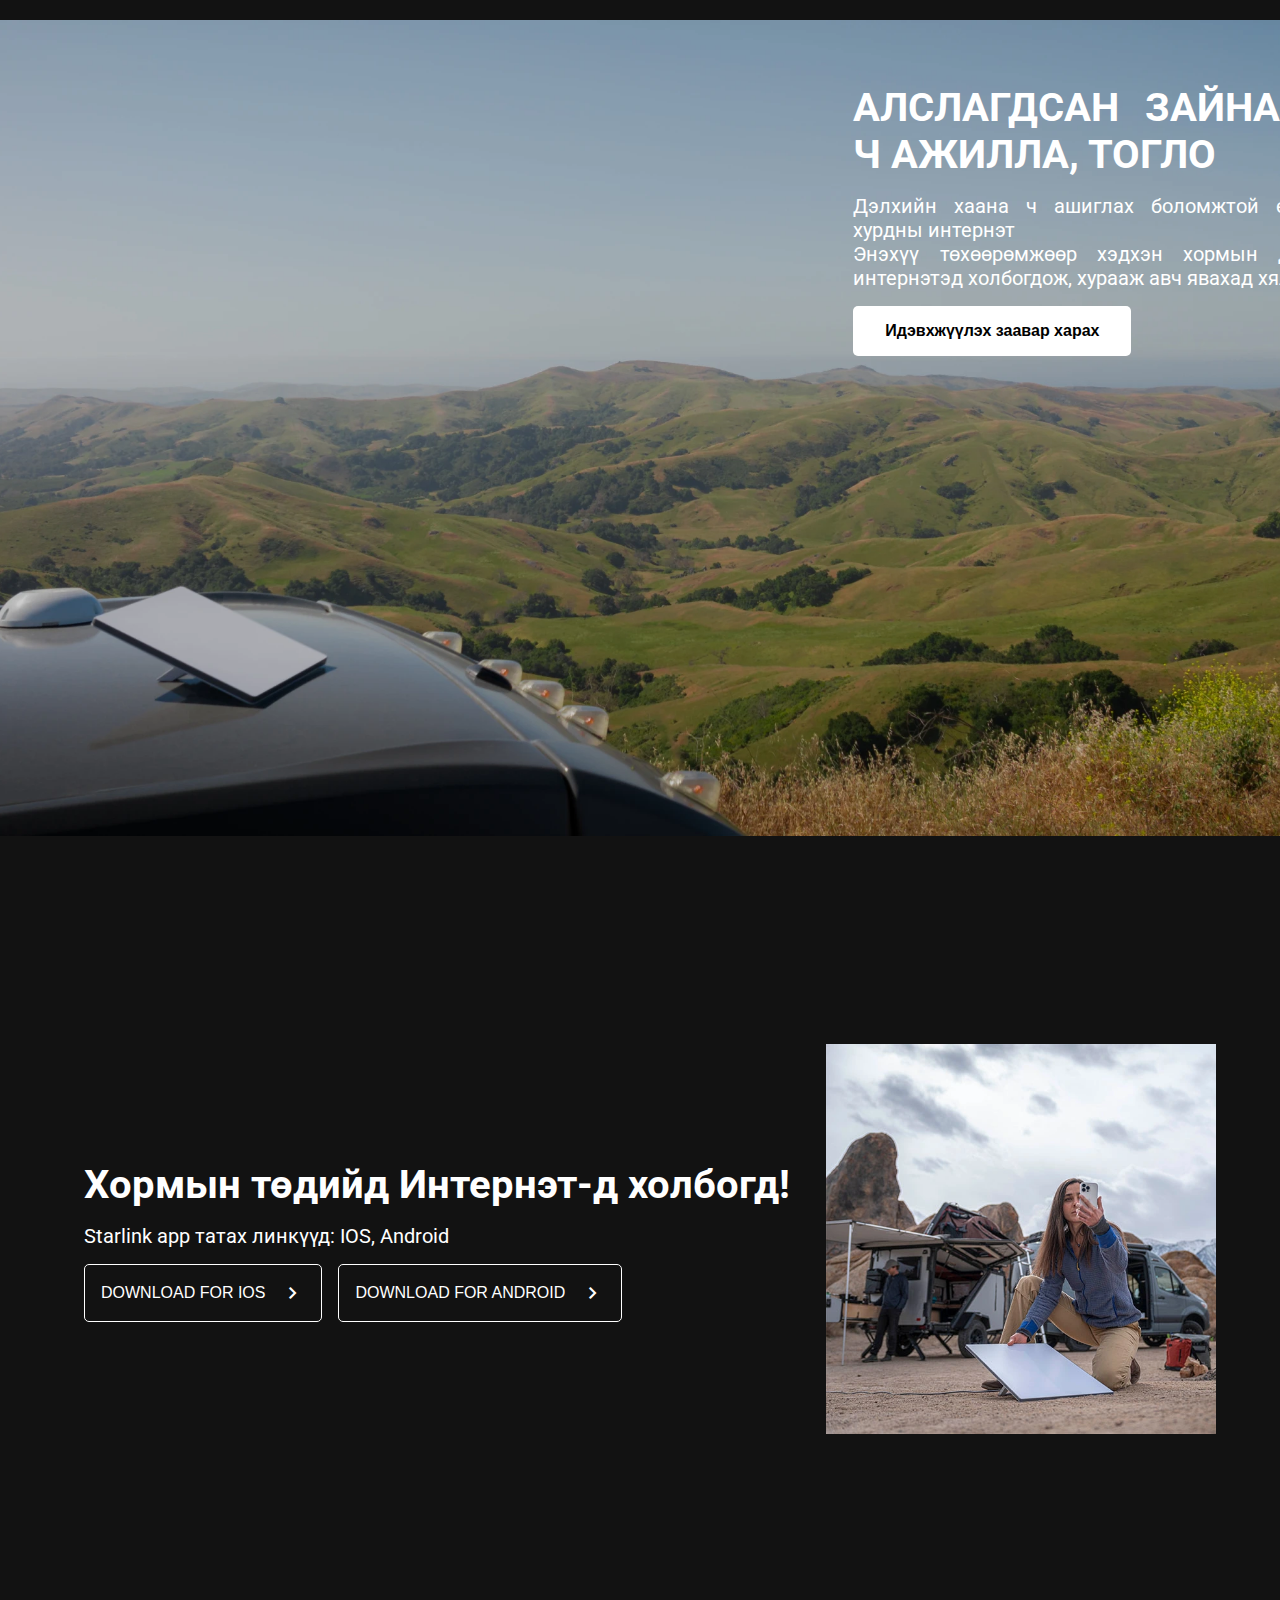
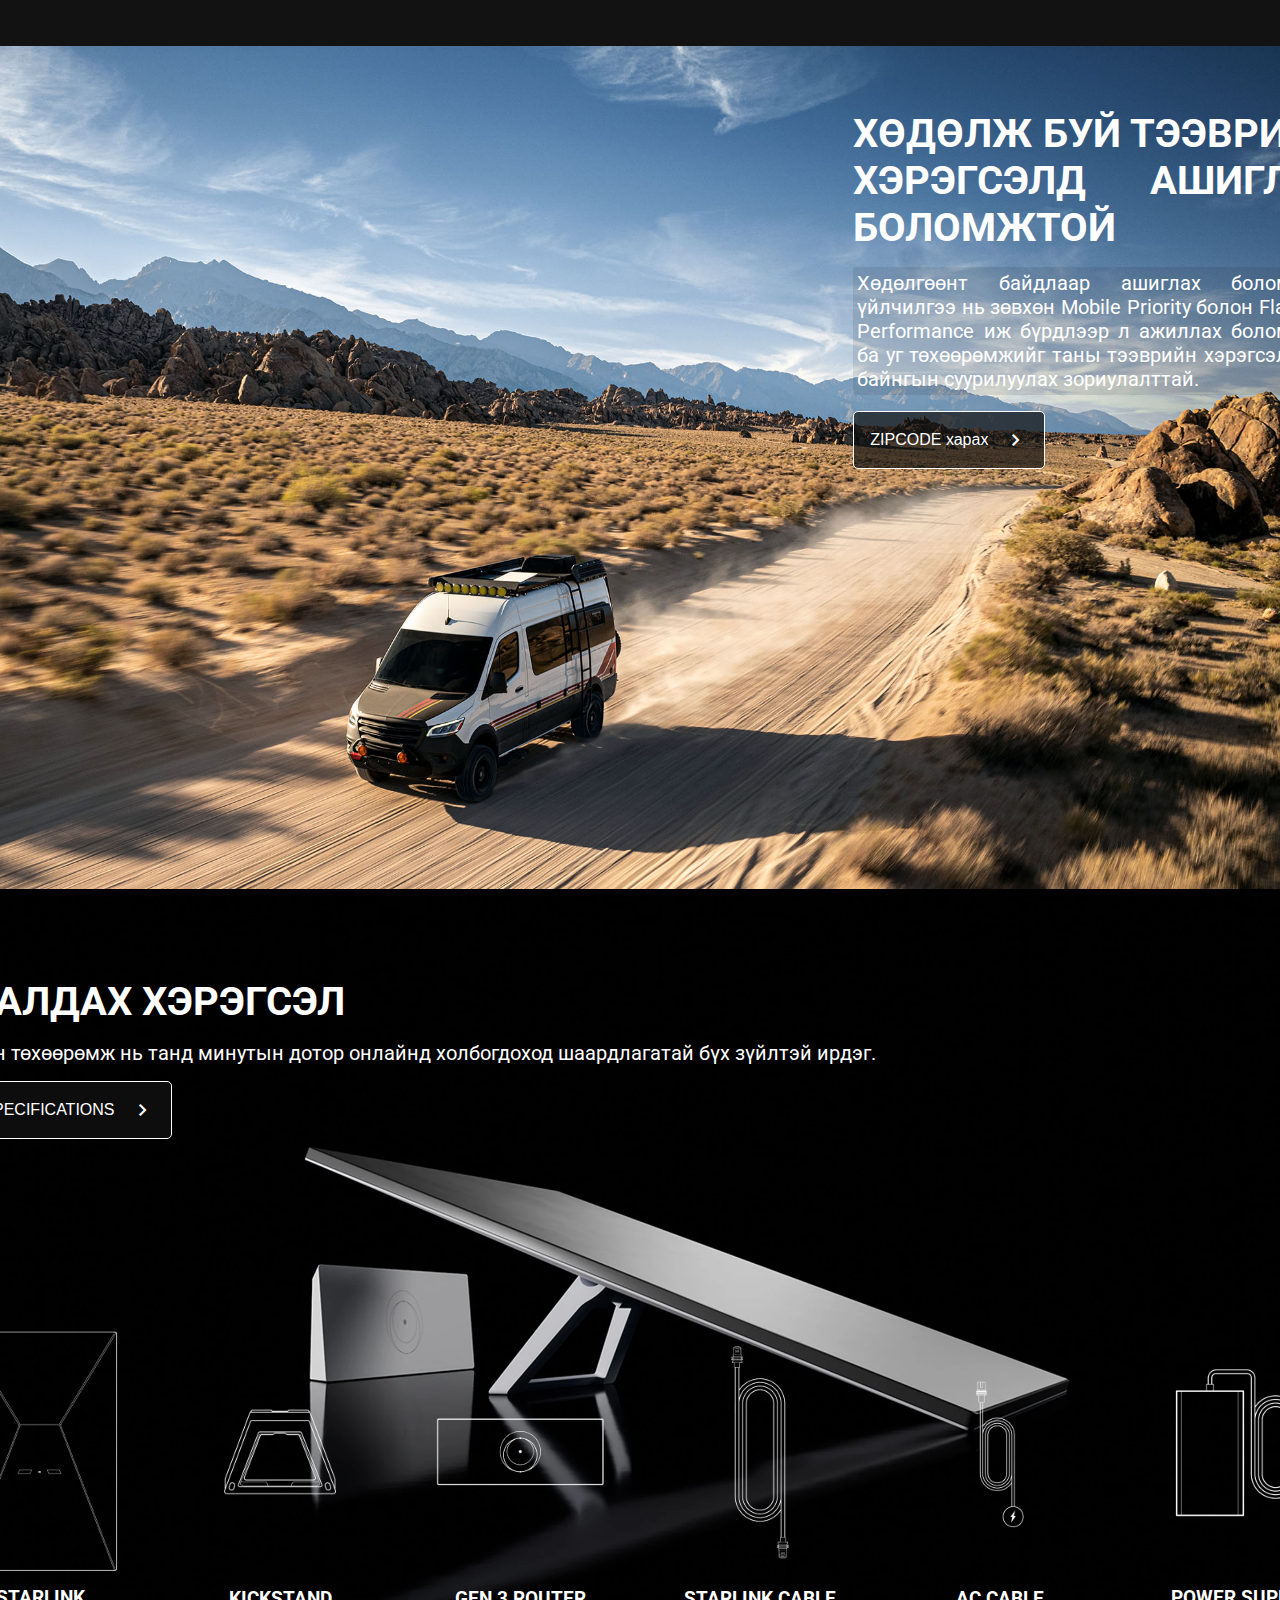
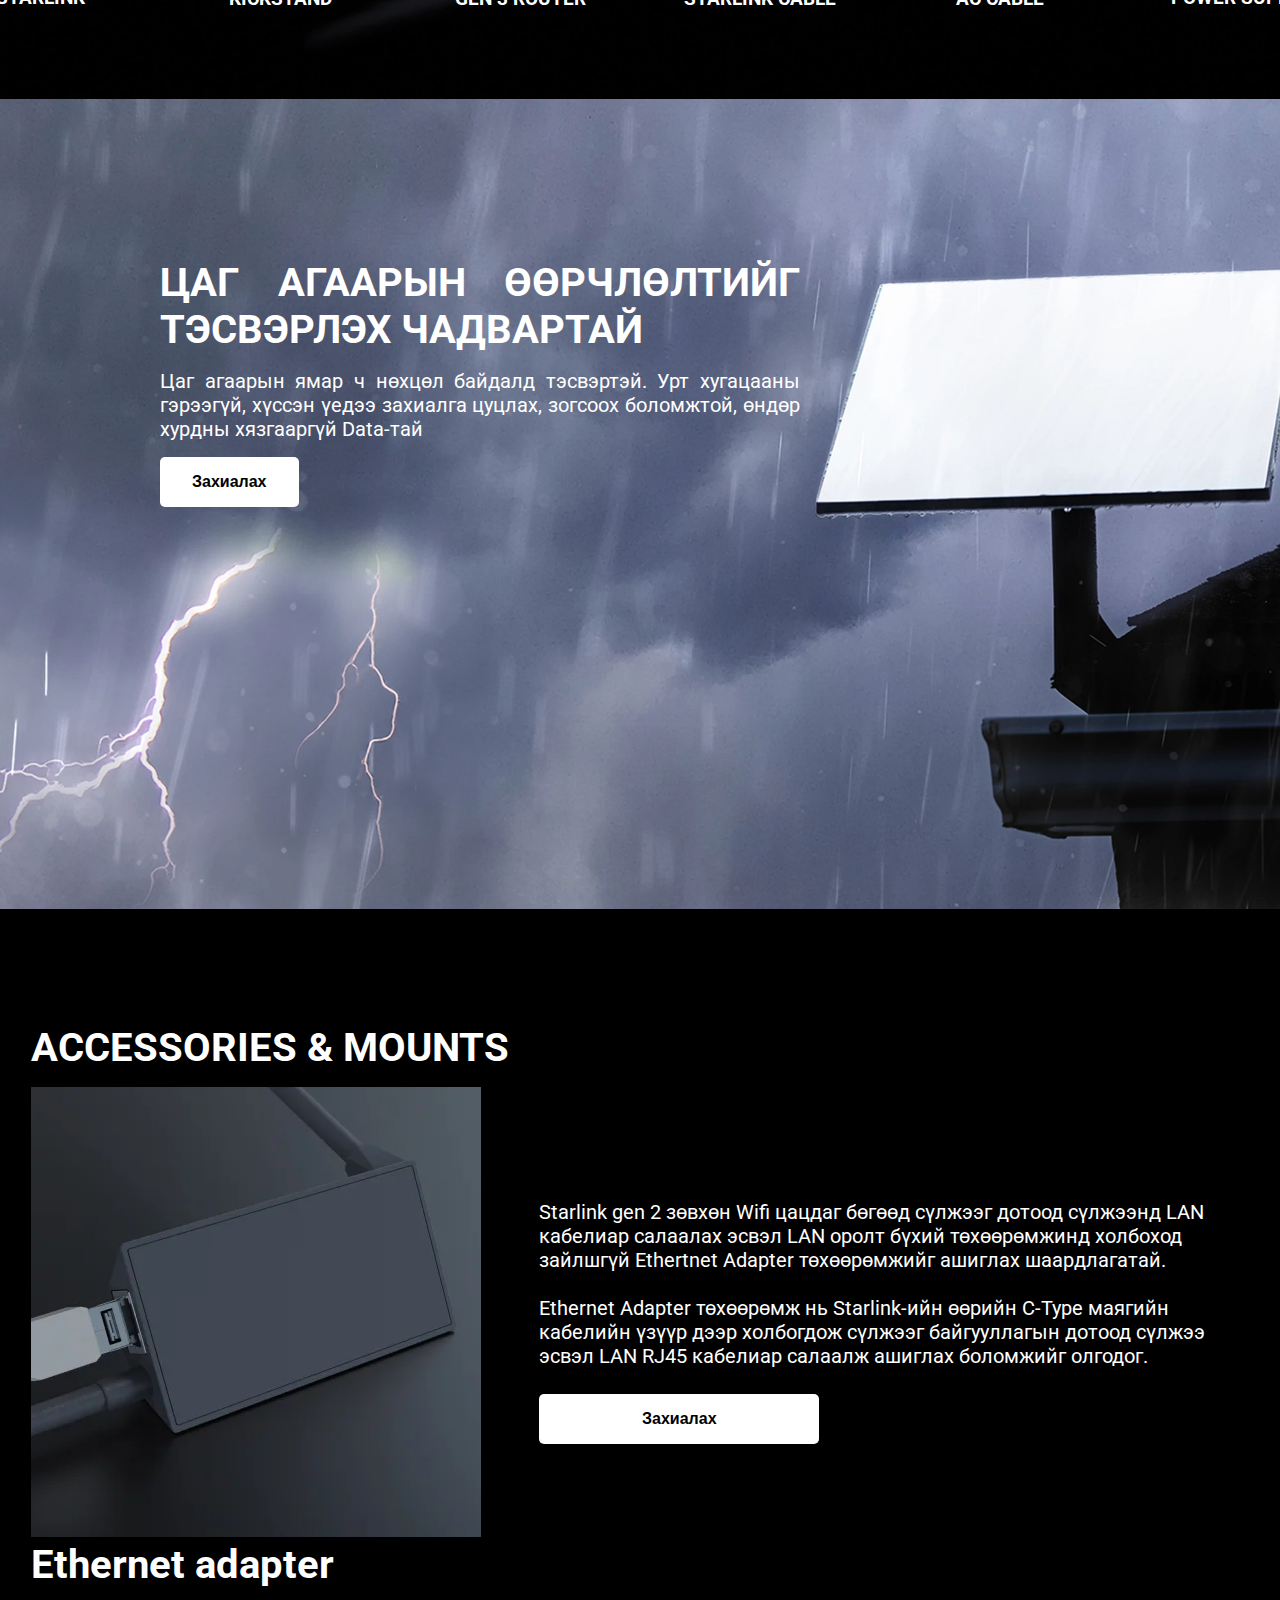
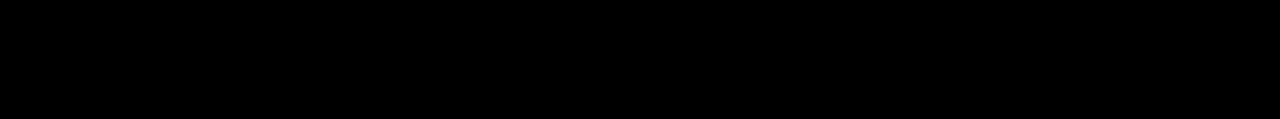
==== commit da95376c: "ADAD" ====
--- a/index.html
+++ b/index.html
@@ -21,7 +21,7 @@
     <div class="starlink-illustration-1">
         <section class="starlink-one">
             <div class="starlink-text-container">
-                <h1 class="starlink-reveal-text">ROAM WITH STARLINK</h1>
+                <h1 class="starlink-reveal-text">ROAM STARLINK</h1>
                 <p class="starlink-reveal-text">Work and play at remote locations.<br>  Үндсэн үнэ: 1,525,000₮</p>
             </div>
             <div class="starlink-form-container">
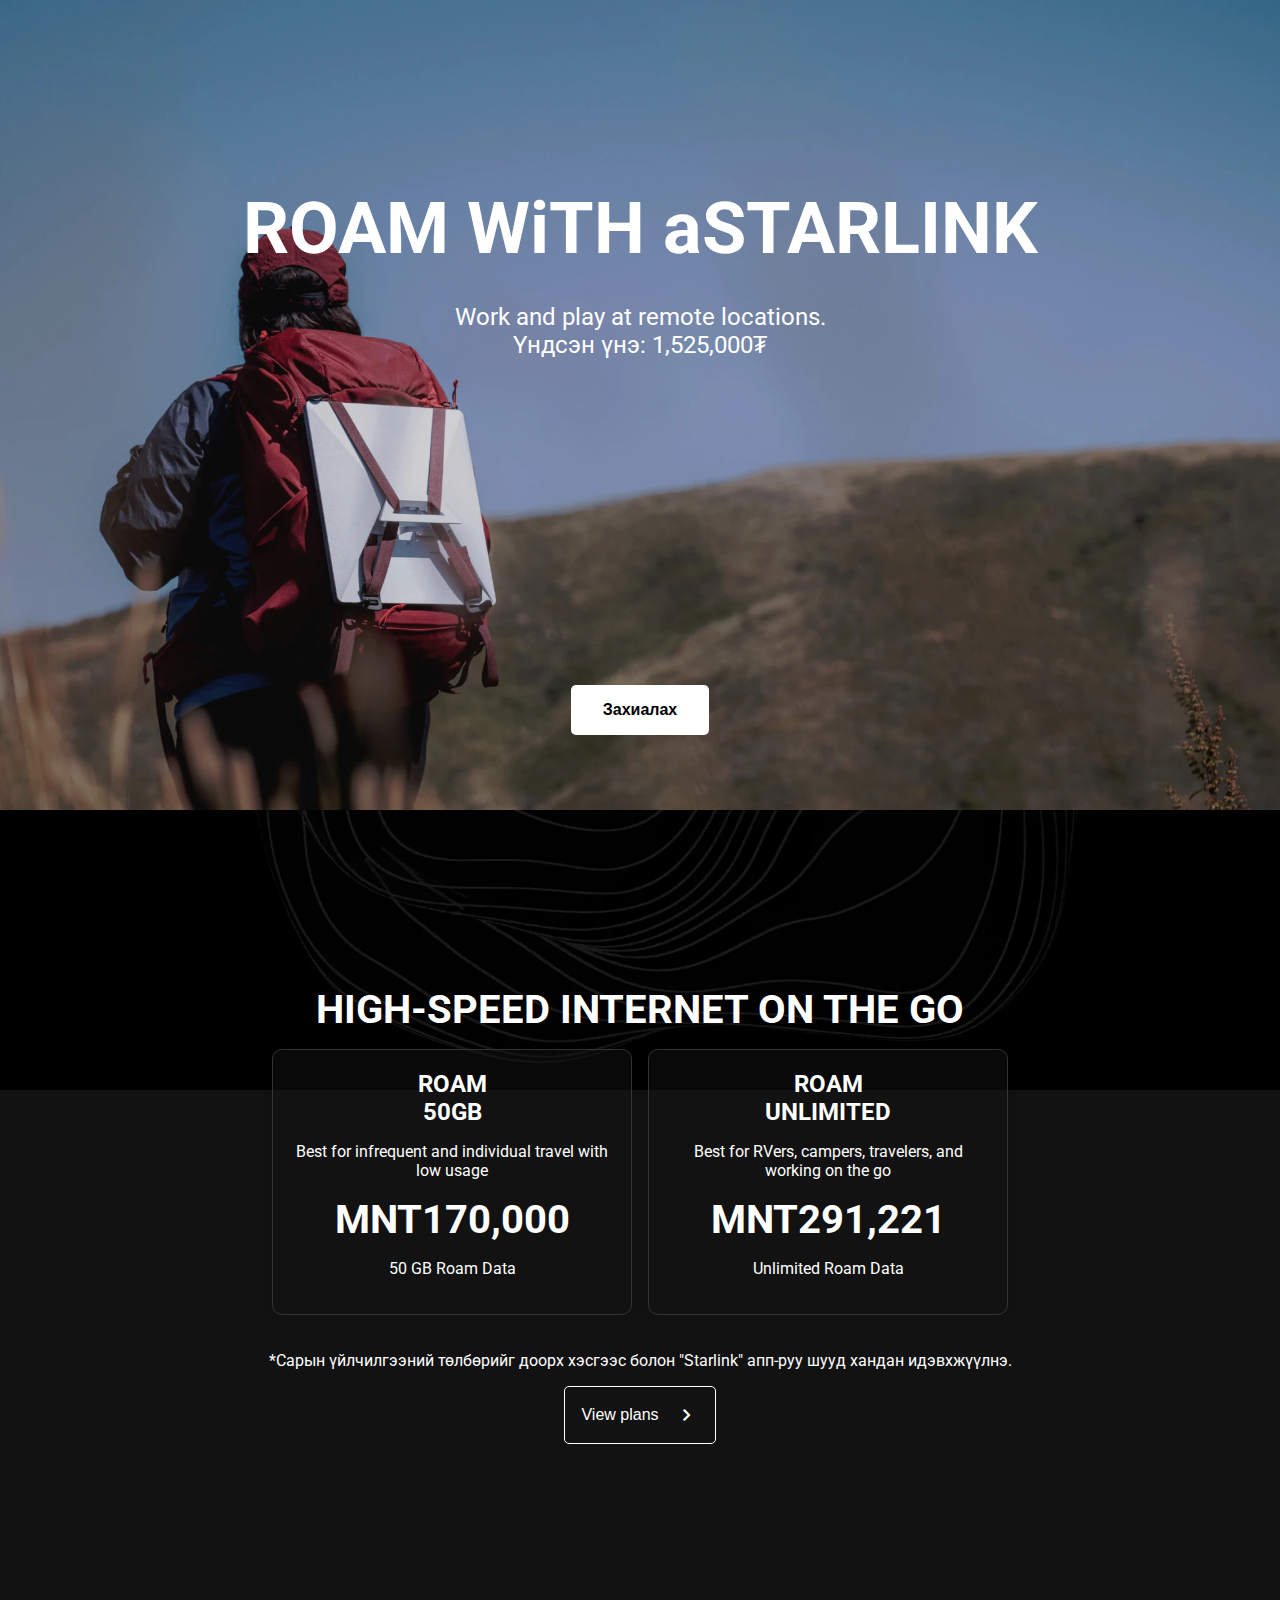
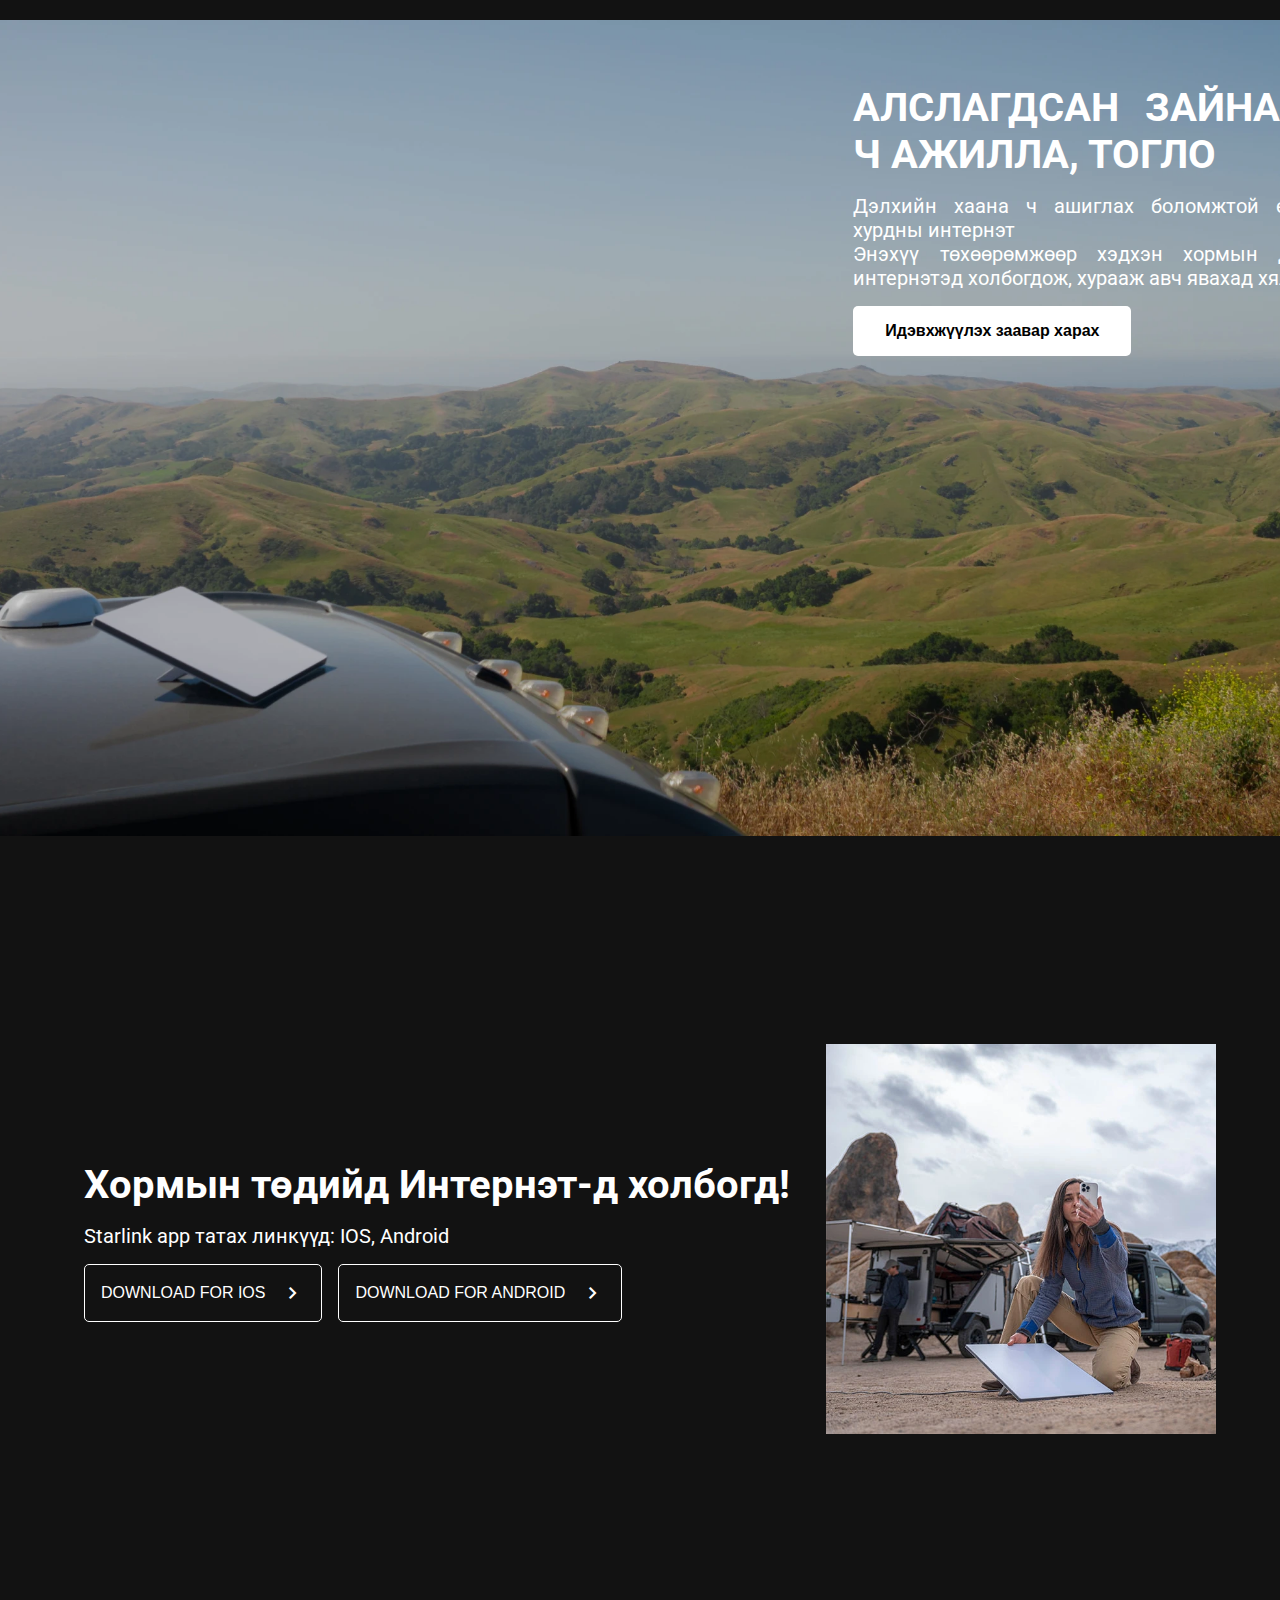
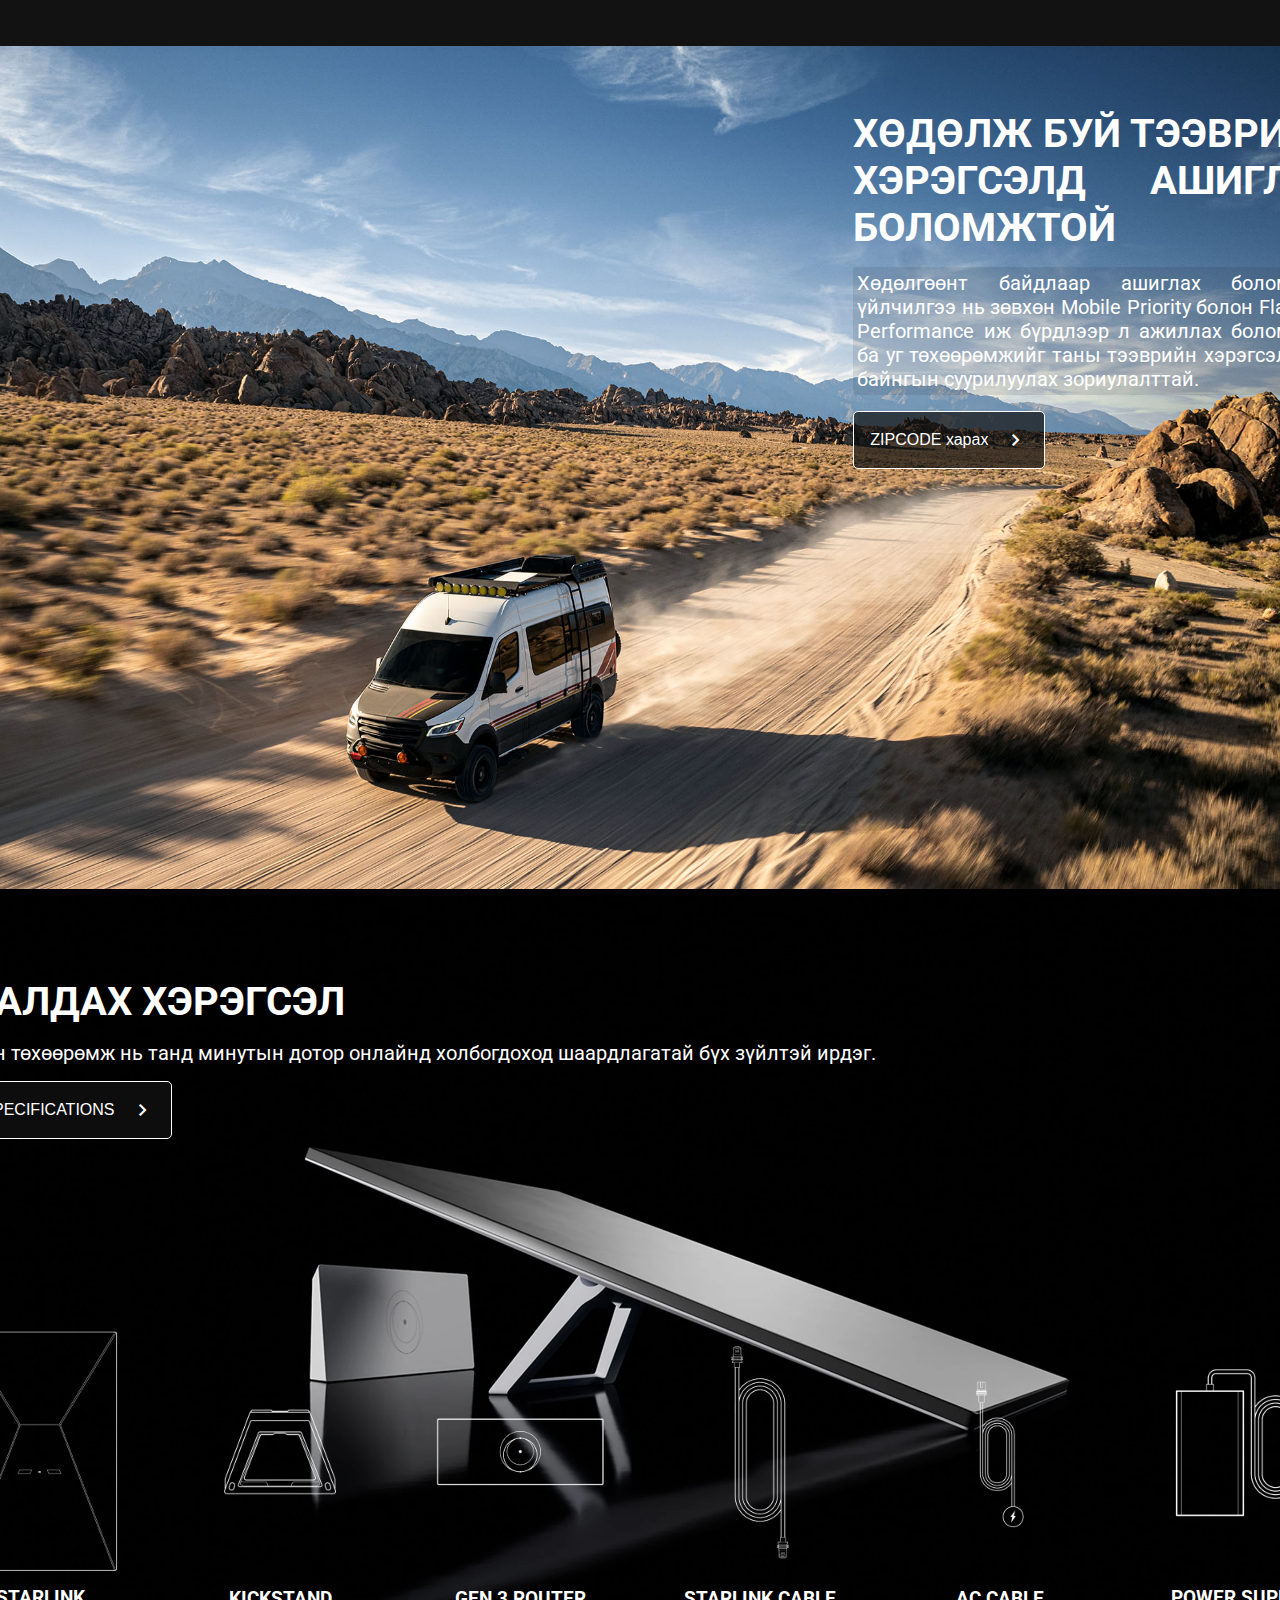
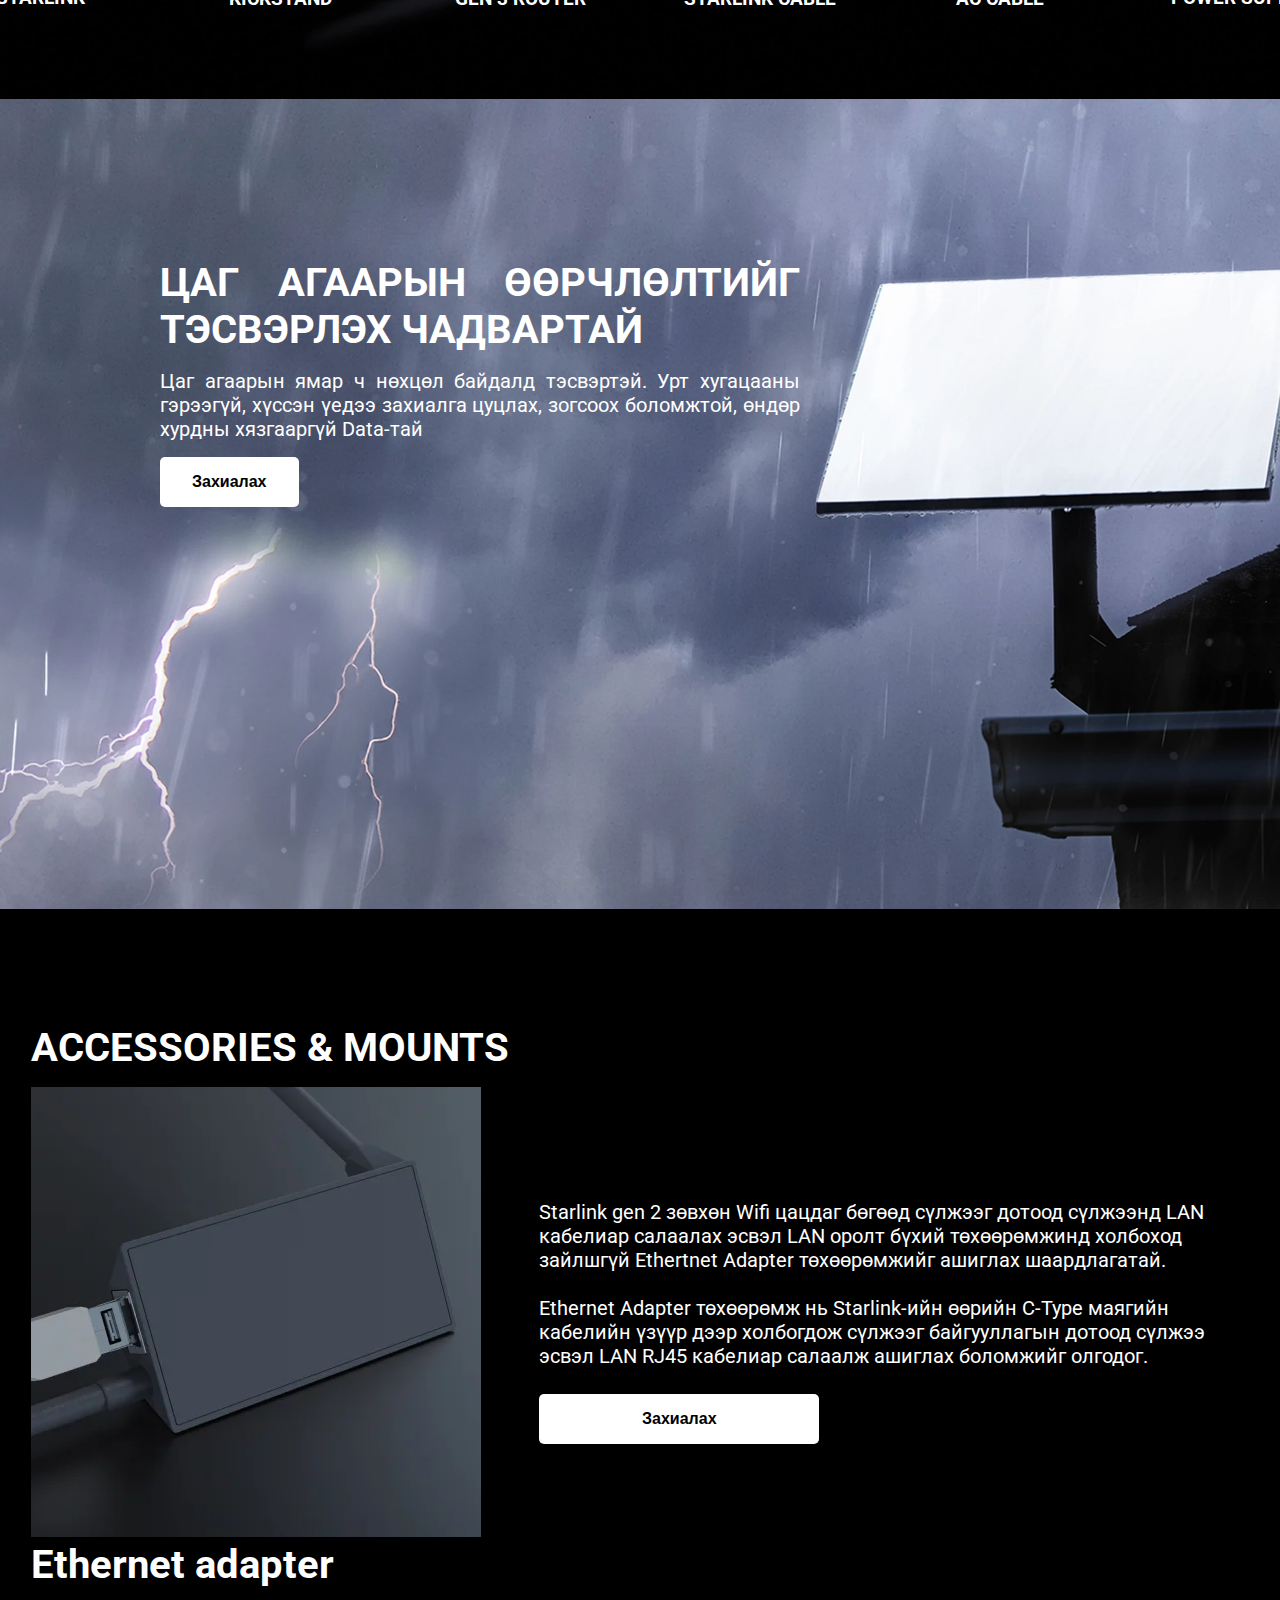
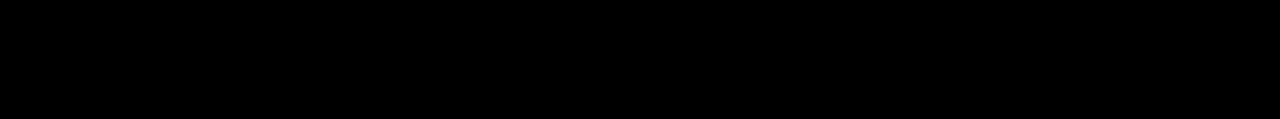
==== commit 992754f0: "parernt" ====
--- a/index.html
+++ b/index.html
@@ -21,7 +21,7 @@
     <div class="starlink-illustration-1">
         <section class="starlink-one">
             <div class="starlink-text-container">
-                <h1 class="starlink-reveal-text">ROAM STARLINK</h1>
+                <h1 class="starlink-reveal-text">ROAM WiTH aSTARLINK</h1>
                 <p class="starlink-reveal-text">Work and play at remote locations.<br>  Үндсэн үнэ: 1,525,000₮</p>
             </div>
             <div class="starlink-form-container">
